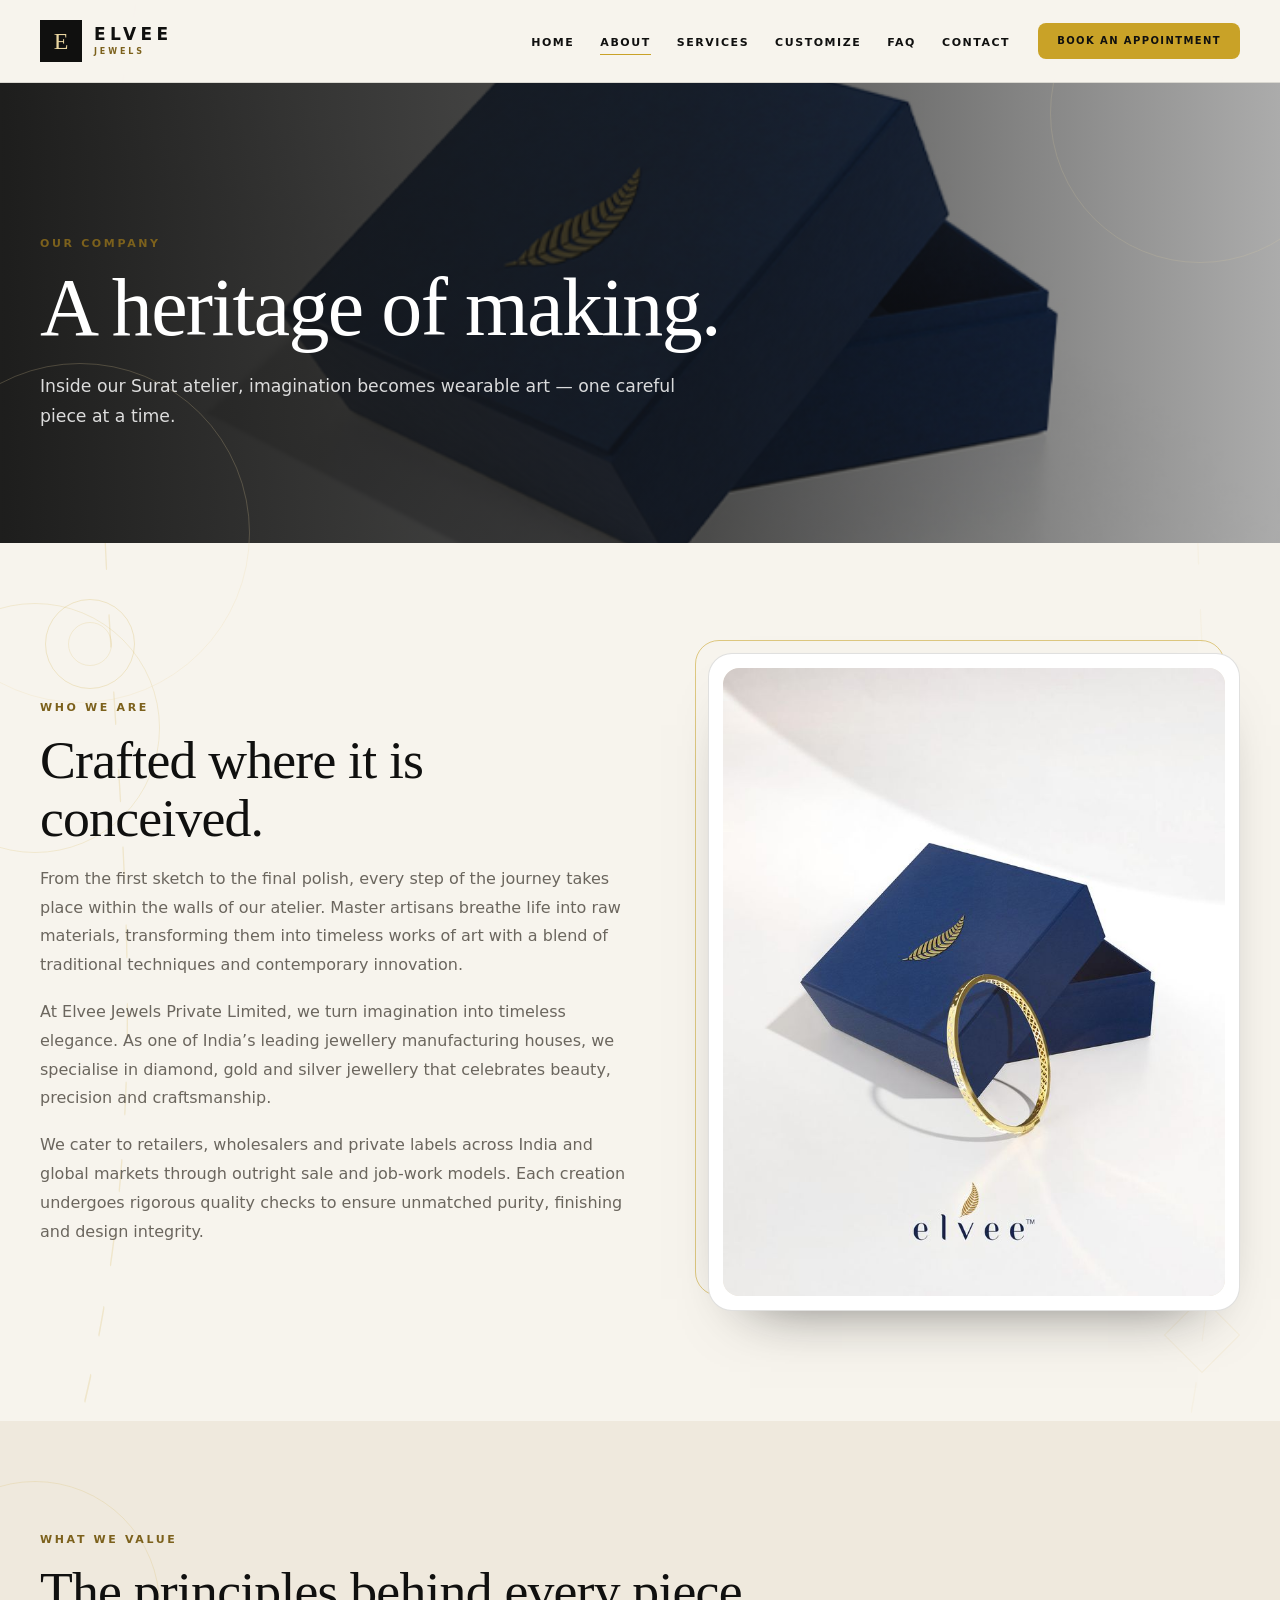
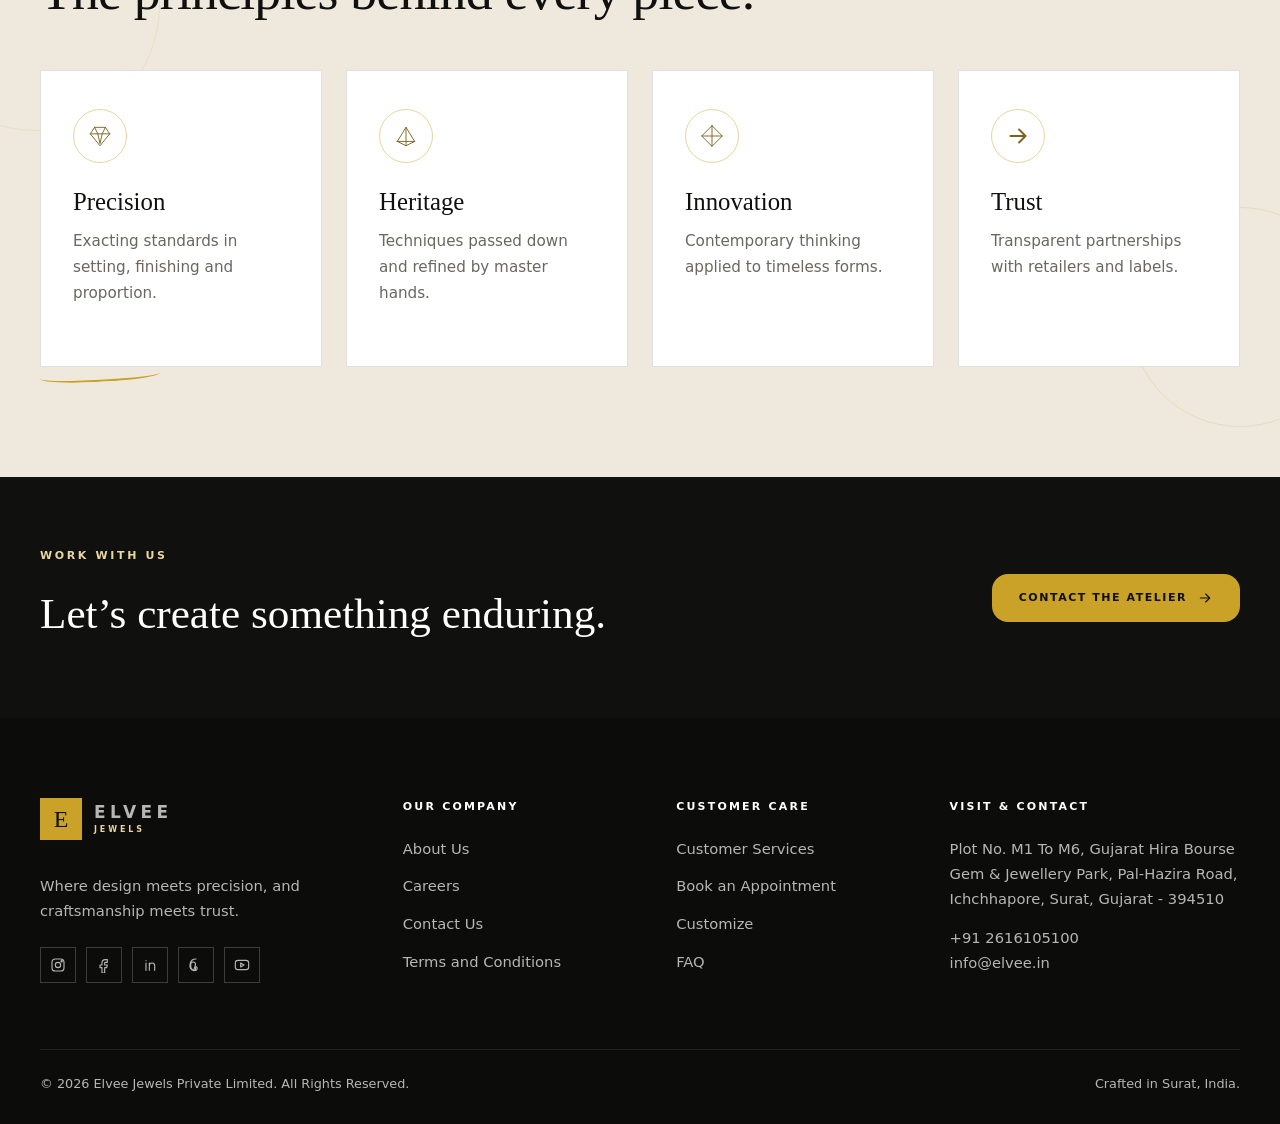
==== about.html @ 6a3a4378 "Initial redesign of Elvee Jewels static site" ====
<!doctype html>
<html lang="en">
<head>
  <meta charset="UTF-8">
  <meta name="viewport" content="width=device-width, initial-scale=1">
  <meta name="description" content="Learn about the Elvee Jewels atelier, our heritage of craftsmanship and our standards of precision.">
  <meta name="theme-color" content="#10100F">
  <meta property="og:type" content="website">
  <meta property="og:title" content="About Us | Elvee Jewels">
  <meta property="og:description" content="Learn about the Elvee Jewels atelier, our heritage of craftsmanship and our standards of precision.">
  <meta property="og:image" content="assets/images/slider-1.webp">
  <link rel="icon" href="assets/images/webLogo.png" type="image/png">
  <link rel="stylesheet" href="assets/css/styles.css">
  <script type="application/ld+json">{
  "@context": "https://schema.org",
  "@type": "JewelryStore",
  "name": "Elvee Jewels",
  "legalName": "Elvee Jewels Private Limited",
  "telephone": "+91 2616105100",
  "email": "info@elvee.in",
  "address": {
    "@type": "PostalAddress",
    "streetAddress": "Plot No. M1 To M6, Gujarat Hira Bourse Gem & Jewellery Park, Pal-Hazira Road, Ichchhapore, Surat, Gujarat - 394510",
    "addressLocality": "Surat",
    "addressRegion": "Gujarat",
    "addressCountry": "IN"
  },
  "url": "https://www.elveester.com/about.html"
}</script>
  <title>About Us | Elvee Jewels</title>
</head>
<body>
<div class="page-shell">

<div class="side-decor" aria-hidden="true">
  <svg class="side-decor__path side-decor__path--left" viewBox="0 0 180 900" preserveAspectRatio="none">
    <path d="M150 -20 C 20 170, 210 300, 80 470 S 20 720, 130 920" />
  </svg>
  <svg class="side-decor__path side-decor__path--right" viewBox="0 0 180 900" preserveAspectRatio="none">
    <path d="M30 -20 C 170 170, -20 320, 110 500 S 170 740, 50 920" />
  </svg>
  <span class="side-decor__shape side-decor__shape--ring"></span>
  <span class="side-decor__shape side-decor__shape--diamond"></span>
  <span class="side-decor__shape side-decor__shape--dot"></span>
</div>

<a class="skip-link" href="#main-content">Skip to content</a>
<header class="site-header" id="top">
  <div class="container header__inner">
    <a class="brand" href="index.html">
      <span class="brand__mark">E</span>
      <span class="brand__text"><strong>ELVEE</strong><small>JEWELS</small></span>
    </a>
    <button class="nav-toggle" type="button" aria-label="Open menu" aria-expanded="false" aria-controls="primary-nav">
      <span></span><span></span><span></span>
    </button>
    <nav class="primary-nav" id="primary-nav" aria-label="Primary navigation">
      <ul><li><a class="nav-link" href="index.html">Home</a></li><li><a class="nav-link" href="about.html" aria-current="page">About</a></li><li><a class="nav-link" href="customer-services.html">Services</a></li><li><a class="nav-link" href="customize.html">Customize</a></li><li><a class="nav-link" href="faq.html">FAQ</a></li><li><a class="nav-link" href="contact.html">Contact</a></li></ul>
    </nav>
    <a class="btn btn--small btn--gold header__cta" href="appointment.html">Book an Appointment</a>
  </div>
</header>
<div class="scroll-progress" aria-hidden="true"><span></span></div>
<main id="main-content">


<section class="page-hero" style="background-image:linear-gradient(90deg, rgba(16,16,15,.94) 0%, rgba(16,16,15,.72) 55%, rgba(16,16,15,.35) 100%), url('assets/images/heritage-banner.png')">
  <div class="page-hero__inner container">
    <p class="eyebrow reveal">Our Company</p>
    <h1 class="reveal" style="--delay:.08s">A heritage of making.</h1>
    <p class="page-hero__text reveal" style="--delay:.16s">Inside our Surat atelier, imagination becomes wearable art — one careful piece at a time.</p>
  </div>
</section>
<section class="section">
  <div class="container split">
    <div class="split__content">
      <p class="eyebrow reveal">Who We Are</p>
      <h2 class="section__title reveal" style="--delay:.08s">Crafted where it is conceived.</h2>
      <p class="reveal" style="--delay:.14s">From the first sketch to the final polish, every step of the journey takes place within the walls of our atelier. Master artisans breathe life into raw materials, transforming them into timeless works of art with a blend of traditional techniques and contemporary innovation.</p>
      <p class="reveal" style="--delay:.2s">At Elvee Jewels Private Limited, we turn imagination into timeless elegance. As one of India&rsquo;s leading jewellery manufacturing houses, we specialise in diamond, gold and silver jewellery that celebrates beauty, precision and craftsmanship.</p>
      <p class="reveal" style="--delay:.26s">We cater to retailers, wholesalers and private labels across India and global markets through outright sale and job-work models. Each creation undergoes rigorous quality checks to ensure unmatched purity, finishing and design integrity.</p>
    </div>
    <div class="split__media reveal">
      <div class="frame frame--tall"><span class="frame__media"><img src="assets/images/social-banner-2.png" alt="A close look at Elvee Jewels design work" width="735" height="919" loading="lazy" decoding="async"></span></div>
    </div>
  </div>
</section>
<section class="section section--tint">
  <div class="container">
    <div class="section__head reveal"><p class="eyebrow">What We Value</p><h2 class="section__title">The principles behind every piece.</h2></div>
    <div class="cards cards--four">
      <article class="card reveal"><span class="card__icon"><svg viewBox="0 0 48 48" aria-hidden="true"><path d="M14 8h20l8 12-18 22L6 20 14 8Z"/><path d="M6 20h36M14 8l6 12 4 18 4-18 6-12"/></svg></span><h3>Precision</h3><p>Exacting standards in setting, finishing and proportion.</p></article>
      <article class="card reveal" style="--delay:.08s"><span class="card__icon"><svg viewBox="0 0 48 48" aria-hidden="true"><path d="M8 34 24 8l16 26-16 8-16-8Z"/><path d="M8 34h32M24 8v34"/></svg></span><h3>Heritage</h3><p>Techniques passed down and refined by master hands.</p></article>
      <article class="card reveal" style="--delay:.16s"><span class="card__icon"><svg viewBox="0 0 48 48" aria-hidden="true"><path d="M24 5 43 24 24 43 5 24 24 5Z"/><path d="M5 24h38M24 5v38"/></svg></span><h3>Innovation</h3><p>Contemporary thinking applied to timeless forms.</p></article>
      <article class="card reveal" style="--delay:.24s"><span class="card__icon"><svg viewBox="0 0 24 24" aria-hidden="true"><path d="M5 12h13M13 6l6 6-6 6"/></svg></span><h3>Trust</h3><p>Transparent partnerships with retailers and labels.</p></article>
    </div>
  </div>
</section>
<section class="cta-band">
  <div class="container cta-band__inner reveal">
    <div><p class="eyebrow eyebrow--light">Work With Us</p><h2>Let&rsquo;s create something enduring.</h2></div>
    <a class="btn btn--gold" href="contact.html">Contact the atelier <svg viewBox="0 0 24 24" aria-hidden="true"><path d="M5 12h13M13 6l6 6-6 6"/></svg></a>
  </div>
</section>
</main>

<footer class="site-footer">
  <div class="container footer__grid">
    <div class="footer__brand">
      <a class="brand brand--footer" href="index.html">
        <span class="brand__mark">E</span>
        <span class="brand__text"><strong>ELVEE</strong><small>JEWELS</small></span>
      </a>
      <p>Where design meets precision, and craftsmanship meets trust.</p>
      <div class="footer__socials" aria-label="Social media"><a href="https://www.instagram.com/" target="_blank" rel="noopener noreferrer" aria-label="Instagram"><svg viewBox="0 0 24 24" aria-hidden="true"><rect x="3" y="3" width="18" height="18" rx="5"/><circle cx="12" cy="12" r="4"/><circle cx="17.5" cy="6.5" r="1"/></svg></a><a href="https://www.facebook.com/" target="_blank" rel="noopener noreferrer" aria-label="Facebook"><svg viewBox="0 0 24 24" aria-hidden="true"><path d="M14 8h3V4h-3c-3 0-5 2-5 5v3H6v4h3v8h4v-8h3l1-4h-4V9c0-.6.4-1 1-1Z"/></svg></a><a href="https://www.linkedin.com/" target="_blank" rel="noopener noreferrer" aria-label="LinkedIn"><svg viewBox="0 0 24 24" aria-hidden="true"><path d="M6 9v11M6 5.5v.01M11 20V9m0 4c0-2.5 2-4 4-4s4 1.3 4 4v7"/></svg></a><a href="https://www.pinterest.com/" target="_blank" rel="noopener noreferrer" aria-label="Pinterest"><svg viewBox="0 0 24 24" aria-hidden="true"><path d="M12 3a9 9 0 0 0-3 17.5c0-2 .4-4 1.5-6.5.4-1 .7-2 .7-3 0-2-1.4-3.5-3.4-3.5C5.7 7.5 4 9.7 4 12.6c0 4.4 2.7 7.4 6.5 7.4 1.2 0 2.4-.6 2.8-1.4.3-.8.6-1.9.3-2.7-.3-.7-.6-1-1.3-1-.7 0-1.2.5-1.2 1.2 0 .8.3 1.8.2 2.4"/></svg></a><a href="https://www.youtube.com/" target="_blank" rel="noopener noreferrer" aria-label="YouTube"><svg viewBox="0 0 24 24" aria-hidden="true"><rect x="2" y="5" width="20" height="14" rx="4"/><path d="m10 9 5 3-5 3V9Z"/></svg></a></div>
    </div>
    <div class="footer__col">
      <h2>Our Company</h2>
      <ul><li><a href="about.html">About Us</a></li><li><a href="careers.html">Careers</a></li><li><a href="contact.html">Contact Us</a></li><li><a href="terms.html">Terms and Conditions</a></li></ul>
    </div>
    <div class="footer__col">
      <h2>Customer Care</h2>
      <ul><li><a href="customer-services.html">Customer Services</a></li><li><a href="appointment.html">Book an Appointment</a></li><li><a href="customize.html">Customize</a></li><li><a href="faq.html">FAQ</a></li></ul>
    </div>
    <div class="footer__col">
      <h2>Visit &amp; Contact</h2>
      <p>Plot No. M1 To M6, Gujarat Hira Bourse Gem & Jewellery Park, Pal-Hazira Road, Ichchhapore, Surat, Gujarat - 394510</p>
      <p><a href="tel:+912616105100">+91 2616105100</a><br><a href="mailto:info@elvee.in">info@elvee.in</a></p>
    </div>
  </div>
  <div class="container footer__bottom">
    <p>&copy; <span id="year">2026</span> Elvee Jewels Private Limited. All Rights Reserved.</p>
    <p>Crafted in Surat, India.</p>
  </div>
</footer>
<button class="to-top" type="button" aria-label="Back to top" title="Back to top"><svg viewBox="0 0 24 24" aria-hidden="true"><path d="M5 12h13M13 6l6 6-6 6"/></svg></button>
</div>
<script src="assets/js/main.js" defer></script>
</body>
</html>
---- assets/css/styles.css ----
/* ============================================================
   Elvee Jewels — redesigned static site
   ============================================================ */

:root {
  --ink: #10100F;
  --ink-soft: #1C1B18;
  --ivory: #F7F4ED;
  --ivory-deep: #EFE9DD;
  --white: #FFFFFF;
  --gold: #C9A227;
  --gold-light: #EAD6A0;
  --gold-dark: #7C611C;
  --muted: #6B665E;
  --line: rgba(16, 16, 15, .13);
  --font-display: "Iowan Old Style", "Palatino Linotype", "Book Antiqua", Palatino, Georgia, serif;
  --font-body: system-ui, -apple-system, "Segoe UI", Roboto, Helvetica, Arial, sans-serif;
  --header-h: 82px;
  --radius-sm: 8px;
  --radius-md: 16px;
  --radius-lg: 24px;
}

*, *::before, *::after { box-sizing: border-box; }

html {
  scroll-behavior: smooth;
  scroll-padding-top: calc(var(--header-h) + 18px);
}

body {
  margin: 0;
  background: var(--ivory);
  color: var(--ink);
  font-family: var(--font-body);
  font-size: 16px;
  line-height: 1.6;
  -webkit-font-smoothing: antialiased;
}

img, svg { display: block; max-width: 100%; }
img { height: auto; border-radius: var(--radius-sm); }
a { color: inherit; text-decoration: none; }
button, input, select, textarea { font: inherit; color: inherit; }
button { cursor: pointer; border-radius: var(--radius-sm); }
h1, h2, h3, h4 { font-family: var(--font-display); font-weight: 500; }

svg {
  width: 18px;
  height: 18px;
  fill: none;
  stroke: currentColor;
  stroke-width: 1.7;
  stroke-linecap: round;
  stroke-linejoin: round;
}

:focus-visible {
  outline: 2px solid var(--gold);
  outline-offset: 3px;
}

.sr-only {
  position: absolute;
  width: 1px;
  height: 1px;
  padding: 0;
  margin: -1px;
  overflow: hidden;
  clip: rect(0, 0, 0, 0);
  white-space: nowrap;
  border: 0;
}

.skip-link {
  position: fixed;
  top: 10px;
  left: 10px;
  z-index: 500;
  padding: 12px 18px;
  background: var(--ink);
  color: var(--white);
  font-size: 12px;
  text-transform: uppercase;
  letter-spacing: .14em;
  transform: translateY(-160%);
  transition: transform .2s ease;
}
.skip-link:focus { transform: translateY(0); }

.container {
  width: min(1200px, calc(100% - 48px));
  margin-inline: auto;
}

/* ---------------------------- Header ---------------------------------- */
.site-header {
  position: sticky;
  top: 0;
  z-index: 100;
  background: rgba(247, 244, 237, .93);
  backdrop-filter: blur(14px);
  -webkit-backdrop-filter: blur(14px);
  border-bottom: 1px solid var(--line);
  transition: box-shadow .3s ease, background .3s ease;
}
.site-header.is-scrolled {
  box-shadow: 0 12px 30px -24px rgba(16, 16, 15, .6);
  background: rgba(247, 244, 237, .97);
}
.header__inner {
  height: var(--header-h);
  display: flex;
  align-items: center;
  gap: 28px;
}
.brand {
  display: inline-flex;
  align-items: center;
  gap: 12px;
  flex: none;
}
.brand__mark {
  width: 42px;
  height: 42px;
  display: grid;
  place-items: center;
  background: var(--ink);
  color: var(--gold-light);
  font-family: var(--font-display);
  font-size: 24px;
  line-height: 1;
}
.brand__text { display: flex; flex-direction: column; line-height: 1; }
.brand__text strong {
  font-size: 17px;
  letter-spacing: .26em;
  font-weight: 600;
}
.brand__text small {
  margin-top: 5px;
  font-size: 8px;
  letter-spacing: .36em;
  color: var(--gold-dark);
  font-weight: 700;
}
.primary-nav { margin-left: auto; }
.primary-nav ul {
  display: flex;
  align-items: center;
  gap: 26px;
  list-style: none;
  margin: 0;
  padding: 0;
}
.nav-link {
  position: relative;
  font-size: 11px;
  font-weight: 700;
  text-transform: uppercase;
  letter-spacing: .14em;
  padding: 8px 0;
  white-space: nowrap;
}
.nav-link::after {
  content: "";
  position: absolute;
  left: 0;
  right: 0;
  bottom: 2px;
  height: 1px;
  background: var(--gold);
  transform: scaleX(0);
  transform-origin: left;
  transition: transform .3s ease;
}
.nav-link:hover::after,
.nav-link[aria-current="page"]::after { transform: scaleX(1); }
.nav-toggle {
  display: none;
  margin-left: auto;
  width: 44px;
  height: 44px;
  padding: 11px;
  border: 1px solid var(--line);
  background: transparent;
}
.nav-toggle span {
  display: block;
  height: 2px;
  background: var(--ink);
  transition: transform .3s ease, opacity .2s ease;
}
.nav-toggle span + span { margin-top: 5px; }
.nav-toggle[aria-expanded="true"] span:nth-child(1) { transform: translateY(7px) rotate(45deg); }
.nav-toggle[aria-expanded="true"] span:nth-child(2) { opacity: 0; }
.nav-toggle[aria-expanded="true"] span:nth-child(3) { transform: translateY(-7px) rotate(-45deg); }

/* ---------------------------- Buttons --------------------------------- */
.btn {
  display: inline-flex;
  align-items: center;
  justify-content: center;
  gap: 10px;
  padding: 15px 26px;
  border: 1px solid transparent;
  border-radius: var(--radius-md);
  font-size: 11px;
  font-weight: 700;
  text-transform: uppercase;
  letter-spacing: .14em;
  line-height: 1;
  transition: background .3s ease, color .3s ease, border-color .3s ease, transform .3s ease, box-shadow .3s ease;
}
.btn svg { width: 16px; height: 16px; transition: transform .3s ease; }
.btn:hover svg { transform: translateX(4px); }
.btn:hover { transform: translateY(-2px); }
.btn--gold { background: var(--gold); color: var(--ink); }
.btn--gold:hover { background: var(--gold-light); box-shadow: 0 12px 26px -14px rgba(201, 162, 39, .9); }
.btn--ghost { border-color: rgba(255, 255, 255, .5); color: var(--white); }
.btn--ghost:hover { background: var(--white); color: var(--ink); border-color: var(--white); }
.btn--outline { border-color: var(--ink); color: var(--ink); }
.btn--outline:hover { background: var(--ink); color: var(--ivory); }
.btn--small { padding: 12px 18px; font-size: 10px; border-radius: var(--radius-sm); }

.text-link {
  display: inline-flex;
  align-items: center;
  gap: 10px;
  padding-bottom: 6px;
  border-bottom: 1px solid var(--gold);
  font-size: 11px;
  font-weight: 700;
  text-transform: uppercase;
  letter-spacing: .14em;
  transition: color .3s ease;
}
.text-link svg { width: 16px; height: 16px; transition: transform .3s ease; }
.text-link:hover { color: var(--gold-dark); }
.text-link:hover svg { transform: translateX(5px); }

/* ------------------------------ Hero ---------------------------------- */
.hero {
  position: relative;
  min-height: calc(100svh - var(--header-h));
  display: flex;
  align-items: center;
  overflow: hidden;
  isolation: isolate;
  background: var(--ink);
  color: var(--white);
}
.hero__slides, .hero__slide, .hero__img, .hero__overlay {
  position: absolute;
  inset: 0;
}
.hero__slide {
  background: var(--bg, #111);
  opacity: 0;
  transition: opacity 1.2s ease;
  z-index: 0;
}
.hero__slide.is-active { opacity: 1; z-index: 1; }
.hero__img-wrap {
  position: absolute;
  inset: 0;
  overflow: hidden;
  border-radius: var(--radius-lg);
  transition: transform 1.2s cubic-bezier(.2, .7, .2, 1);
}
.hero__img {
  width: 100%;
  height: 100%;
  object-fit: cover;
  border-radius: var(--radius-lg);
  opacity: .62;
  transform: scale(1.04);
  transition: transform 8s ease-out;
}
.hero__slide.is-active .hero__img { transform: scale(1.12); }
.hero:hover .hero__slide.is-active .hero__img-wrap { transform: scale(1.06); }
.hero__img.img-failed { opacity: 0; }
.hero__overlay {
  z-index: 2;
  pointer-events: none;
  background:
    linear-gradient(90deg, rgba(16, 16, 15, .95) 0%, rgba(16, 16, 15, .76) 44%, rgba(16, 16, 15, .28) 100%),
    linear-gradient(0deg, rgba(16, 16, 15, .82) 0%, transparent 48%);
}
.hero__inner {
  position: relative;
  z-index: 3;
  padding-top: 70px;
  padding-bottom: 150px;
}
.eyebrow {
  margin: 0 0 14px;
  color: var(--gold-dark);
  font-size: 11px;
  font-weight: 700;
  text-transform: uppercase;
  letter-spacing: .24em;
}
.eyebrow--light { color: var(--gold-light); }
.hero__title {
  max-width: 820px;
  margin: 0;
  font-size: clamp(3.1rem, 7.2vw, 6.4rem);
  line-height: .98;
  letter-spacing: -.025em;
}
.hero__title em { color: var(--gold-light); font-style: italic; }
.hero__text {
  max-width: 580px;
  margin: 26px 0 0;
  color: rgba(255, 255, 255, .84);
  font-size: clamp(1rem, 1.5vw, 1.14rem);
  line-height: 1.75;
}
.hero__actions {
  display: flex;
  flex-wrap: wrap;
  gap: 14px;
  margin-top: 36px;
}
.hero__controls {
  position: absolute;
  z-index: 4;
  left: 0;
  right: 0;
  bottom: 34px;
  display: flex;
  align-items: center;
  justify-content: space-between;
}
.carousel-dots { display: flex; align-items: center; gap: 4px; }
.carousel-dot {
  width: 34px;
  height: 26px;
  padding: 0;
  border: 0;
  border-radius: var(--radius-sm);
  background: transparent;
}
.carousel-dot::before {
  content: "";
  display: block;
  height: 2px;
  border-radius: var(--radius-sm);
  background: rgba(255, 255, 255, .38);
  transition: background .3s ease, height .3s ease;
}
.carousel-dot.is-active::before { height: 3px; background: var(--gold-light); }
.carousel-arrows { display: flex; gap: 10px; }
.carousel-arrow {
  width: 46px;
  height: 46px;
  display: grid;
  place-items: center;
  border: 1px solid rgba(255, 255, 255, .42);
  border-radius: 50%;
  background: transparent;
  color: var(--white);
  transition: background .3s ease, color .3s ease, border-color .3s ease;
}
.carousel-arrow svg { width: 18px; height: 18px; }
.carousel-arrow:first-child { transform: rotate(180deg); }
.carousel-arrow:hover { background: var(--gold); color: var(--ink); border-color: var(--gold); }
.hero__scroll {
  position: absolute;
  z-index: 4;
  left: 50%;
  bottom: 34px;
  transform: translateX(-50%);
  display: flex;
  flex-direction: column;
  align-items: center;
  gap: 8px;
  font-size: 9px;
  text-transform: uppercase;
  letter-spacing: .24em;
  color: rgba(255, 255, 255, .7);
}
.hero__scroll i {
  display: block;
  width: 1px;
  height: 36px;
  background: rgba(255, 255, 255, .55);
  animation: scrollPulse 1.8s ease-in-out infinite;
  transform-origin: top;
}
@keyframes scrollPulse {
  0%, 100% { transform: scaleY(.4); opacity: .4; }
  50% { transform: scaleY(1); opacity: 1; }
}

/* ----------------------------- Marquee -------------------------------- */
.marquee {
  overflow: hidden;
  background: var(--ink);
  color: var(--gold-light);
  padding: 14px 0;
  border-top: 1px solid rgba(255, 255, 255, .08);
}
.marquee__track {
  display: flex;
  width: max-content;
  animation: marquee 30s linear infinite;
}
.marquee:hover .marquee__track { animation-play-state: paused; }
.marquee__track span {
  padding-right: 34px;
  font-size: 11px;
  font-weight: 700;
  text-transform: uppercase;
  letter-spacing: .22em;
  white-space: nowrap;
}
.marquee__track b {
  margin: 0 18px;
  color: rgba(255, 255, 255, .35);
  font-weight: 400;
}
@keyframes marquee { to { transform: translateX(-50%); } }

/* ----------------------------- Sections ------------------------------- */
.section { padding: 110px 0; }
.section--tint { background: var(--ivory-deep); }
.section__head { max-width: 720px; margin-bottom: 50px; }
.section__head > p:last-child { color: var(--muted); margin: 0; }
.section__title {
  margin: 0 0 18px;
  font-size: clamp(2.2rem, 4.2vw, 3.6rem);
  line-height: 1.08;
  letter-spacing: -.015em;
}
.section__note { margin-top: 28px; color: var(--muted); font-size: .95rem; }

.split {
  display: grid;
  grid-template-columns: 1.05fr .95fr;
  gap: 80px;
  align-items: center;
}
.split__media { position: relative; }
.frame {
  position: relative;
  padding: 14px;
  background: var(--white);
  border: 1px solid var(--line);
  border-radius: var(--radius-lg);
  box-shadow: 0 30px 60px -42px rgba(16, 16, 15, .7);
}
.frame::before {
  content: "";
  position: absolute;
  inset: -14px 14px 14px -14px;
  border: 1px solid rgba(201, 162, 39, .55);
  border-radius: var(--radius-lg);
  z-index: -1;
}
.frame__media {
  display: block;
  overflow: hidden;
  border-radius: var(--radius-md);
  background: var(--ivory-deep);
}
.frame img {
  width: 100%;
  aspect-ratio: 3 / 2;
  object-fit: cover;
  border-radius: var(--radius-md);
  background: var(--ivory-deep);
  transition: transform .8s cubic-bezier(.2, .7, .2, 1);
}
.frame--tall img { aspect-ratio: 4 / 5; }
.frame:hover img { transform: scale(1.08); }
.split__badge {
  position: absolute;
  right: -22px;
  bottom: -22px;
  display: flex;
  align-items: center;
  gap: 14px;
  padding: 18px 24px;
  background: var(--ink);
  color: var(--white);
  box-shadow: 0 20px 40px -24px rgba(16, 16, 15, .8);
}
.split__badge span {
  font-family: var(--font-display);
  font-size: 34px;
  line-height: 1;
  color: var(--gold-light);
}
.split__badge small {
  font-size: 9px;
  line-height: 1.5;
  text-transform: uppercase;
  letter-spacing: .16em;
}
.split__content > p:not(.eyebrow) { color: var(--muted); line-height: 1.8; margin: 0 0 18px; }
.split__content .text-link { margin-top: 10px; }

/* ------------------------------ Cards --------------------------------- */
.cards { display: grid; gap: 24px; }
.cards--three { grid-template-columns: repeat(3, minmax(0, 1fr)); }
.cards--four { grid-template-columns: repeat(4, minmax(0, 1fr)); }
.card {
  position: relative;
  overflow: hidden;
  padding: 38px 32px;
  background: var(--white);
  border: 1px solid var(--line);
  transition: transform .45s ease, box-shadow .45s ease, border-color .45s ease;
}
.card::before {
  content: "";
  position: absolute;
  top: 0;
  left: -80%;
  width: 60%;
  height: 100%;
  background: linear-gradient(90deg, transparent, rgba(201, 162, 39, .14), transparent);
  transform: skewX(-20deg);
  pointer-events: none;
  transition: left .75s ease;
}
.card:hover {
  transform: translateY(-8px);
  border-color: rgba(201, 162, 39, .6);
  box-shadow: 0 26px 50px -32px rgba(16, 16, 15, .55);
}
.card:hover::before { left: 120%; }
.card__icon {
  width: 54px;
  height: 54px;
  display: grid;
  place-items: center;
  margin-bottom: 24px;
  border: 1px solid rgba(201, 162, 39, .45);
  border-radius: 50%;
  color: var(--gold-dark);
}
.card__icon svg { width: 26px; height: 26px; }
.card h3 { margin: 0 0 12px; font-size: 1.55rem; line-height: 1.2; }
.card p { margin: 0 0 22px; color: var(--muted); font-size: .95rem; line-height: 1.7; }
.card .text-link { position: relative; z-index: 1; }

/* ------------------------------ Stats --------------------------------- */
.stats {
  padding: 70px 0;
  background: var(--ink);
  color: var(--white);
}
.stats__grid { display: grid; grid-template-columns: repeat(3, 1fr); text-align: center; }
.stat { border-right: 1px solid rgba(255, 255, 255, .13); padding: 10px 20px; }
.stat:last-child { border-right: 0; }
.stat__number {
  display: block;
  font-family: var(--font-display);
  font-size: clamp(3rem, 6vw, 5rem);
  line-height: 1;
  color: var(--gold-light);
}
.stat__label {
  display: block;
  margin-top: 12px;
  font-size: 10px;
  text-transform: uppercase;
  letter-spacing: .18em;
  color: rgba(255, 255, 255, .68);
}

/* ----------------------------- Timeline -------------------------------- */
.timeline {
  list-style: none;
  margin: 0;
  padding: 0;
  max-width: 860px;
}
.timeline__item {
  position: relative;
  display: grid;
  grid-template-columns: 74px 1fr;
  gap: 26px;
  padding-bottom: 44px;
}
.timeline__item:last-child { padding-bottom: 0; }
.timeline__item:not(:last-child)::before {
  content: "";
  position: absolute;
  left: 36px;
  top: 58px;
  bottom: 0;
  width: 1px;
  background: var(--line);
}
.timeline__dot {
  position: relative;
  z-index: 1;
  width: 72px;
  height: 72px;
  display: grid;
  place-items: center;
  border: 1px solid rgba(201, 162, 39, .55);
  border-radius: 50%;
  background: var(--ivory);
  font-family: var(--font-display);
  font-size: 1.15rem;
  color: var(--gold-dark);
}
.timeline__item h3 { margin: 8px 0 8px; font-size: 1.7rem; }
.timeline__item p { margin: 0; color: var(--muted); }

/* --------------------------- Bands & CTA ------------------------------- */
.quote-band {
  padding: 110px 0;
  color: var(--white);
  text-align: center;
  background:
    linear-gradient(rgba(16, 16, 15, .91), rgba(16, 16, 15, .91)),
    url("../images/heritage-banner.png") center / cover;
}
.quote-band blockquote {
  max-width: 920px;
  margin: 0 auto 36px;
  font-family: var(--font-display);
  font-size: clamp(2rem, 4vw, 3.4rem);
  line-height: 1.25;
}
.cta-band {
  padding: 70px 0;
  background: var(--ink);
  color: var(--white);
}
.cta-band__inner {
  display: flex;
  align-items: center;
  justify-content: space-between;
  gap: 30px;
}
.cta-band h2 { margin: 0; font-size: clamp(1.9rem, 3.4vw, 2.7rem); }

/* -------------------------- Social gallery ----------------------------- */
.social-gallery { display: grid; grid-template-columns: repeat(2, 1fr); gap: 24px; }
.social-tile {
  position: relative;
  display: block;
  overflow: hidden;
  aspect-ratio: 4 / 5;
  border-radius: var(--radius-lg);
  background: var(--ink);
}
.social-tile img {
  width: 100%;
  height: 100%;
  object-fit: cover;
  border-radius: var(--radius-lg);
  opacity: .85;
  transition: transform .9s cubic-bezier(.2, .7, .2, 1), opacity .5s ease;
}
.social-tile:hover img { transform: scale(1.1); opacity: 1; }
.social-tile span {
  position: absolute;
  z-index: 2;
  left: 24px;
  bottom: 24px;
  display: inline-flex;
  align-items: center;
  gap: 10px;
  padding: 12px 16px;
  background: rgba(16, 16, 15, .62);
  backdrop-filter: blur(6px);
  color: var(--white);
  font-size: 10px;
  font-weight: 700;
  text-transform: uppercase;
  letter-spacing: .18em;
}

/* ---------------------------- Newsletter ------------------------------- */
.newsletter { padding: 80px 0; background: var(--ivory-deep); }
.newsletter__inner {
  display: grid;
  grid-template-columns: 1fr 1fr;
  gap: 60px;
  align-items: center;
}
.newsletter h2 { margin: 0 0 10px; font-size: clamp(2rem, 3.6vw, 2.8rem); }
.newsletter p:not(.eyebrow):not(.form-status) { margin: 0; color: var(--muted); }
.newsletter__form { position: relative; display: flex; gap: 10px; }
.newsletter__form input {
  flex: 1;
  min-width: 0;
  padding: 16px 18px;
  border: 1px solid var(--line);
  background: var(--white);
  outline: none;
}
.newsletter__form input:focus {
  border-color: var(--gold);
  box-shadow: 0 0 0 3px rgba(201, 162, 39, .18);
}

/* ----------------------------- Page hero ------------------------------- */
.page-hero {
  position: relative;
  min-height: 460px;
  display: flex;
  align-items: center;
  color: var(--white);
  background-color: var(--ink);
  background-position: center;
  background-size: cover;
  background-repeat: no-repeat;
}
.page-hero__inner { padding: 120px 0 80px; }
.page-hero h1 {
  margin: 0;
  font-size: clamp(3rem, 6.4vw, 5.2rem);
  line-height: 1;
  letter-spacing: -.02em;
}
.page-hero__text {
  max-width: 640px;
  margin: 22px 0 0;
  color: rgba(255, 255, 255, .84);
  font-size: 1.08rem;
  line-height: 1.75;
}

/* ------------------------- Contact & forms ----------------------------- */
.contact-grid { display: grid; grid-template-columns: .85fr 1.15fr; gap: 60px; }
.contact-card {
  padding: 26px 28px;
  margin-bottom: 16px;
  background: var(--white);
  border: 1px solid var(--line);
}
.contact-card__label {
  font-size: 10px;
  font-weight: 700;
  text-transform: uppercase;
  letter-spacing: .2em;
  color: var(--gold-dark);
}
.contact-card p { margin: 12px 0 0; line-height: 1.7; }
.contact-card .text-link { margin-top: 14px; }
.form-card {
  padding: 42px;
  background: var(--white);
  border: 1px solid var(--line);
  box-shadow: 0 30px 60px -48px rgba(16, 16, 15, .65);
}
.form-card--wide { max-width: 900px; margin-inline: auto; }
.form-card__title { margin: 0 0 28px; font-size: 2rem; }
.form-row { display: grid; grid-template-columns: 1fr 1fr; gap: 18px; }
.field { margin-bottom: 18px; }
.field label {
  display: block;
  margin-bottom: 8px;
  font-size: 10px;
  font-weight: 700;
  text-transform: uppercase;
  letter-spacing: .14em;
}
.field input,
.field select,
.field textarea {
  width: 100%;
  padding: 13px 14px;
  border: 1px solid var(--line);
  border-radius: 0;
  background: var(--ivory);
  outline: none;
  transition: border-color .25s ease, box-shadow .25s ease;
}
.field textarea { resize: vertical; min-height: 110px; }
.field input:focus,
.field select:focus,
.field textarea:focus {
  border-color: var(--gold);
  box-shadow: 0 0 0 3px rgba(201, 162, 39, .18);
}
.form-status {
  margin: 14px 0 0;
  min-height: 1.4em;
  font-size: 12px;
  font-weight: 600;
  color: #2F6B46;
}
.form-status.is-error { color: #9C3025; }
.form-hint { margin: 8px 0 0; font-size: 11px; color: var(--muted); }

/* ------------------------------- Roles --------------------------------- */
.role-list { display: grid; gap: 14px; }
.role {
  display: flex;
  align-items: center;
  justify-content: space-between;
  gap: 24px;
  padding: 26px 30px;
  background: var(--white);
  border: 1px solid var(--line);
  transition: transform .35s ease, border-color .35s ease, box-shadow .35s ease;
}
.role:hover {
  transform: translateX(5px);
  border-color: rgba(201, 162, 39, .6);
  box-shadow: 0 18px 36px -30px rgba(16, 16, 15, .6);
}
.role h3 { margin: 0 0 6px; font-size: 1.5rem; }
.role p { margin: 0; color: var(--muted); font-size: .95rem; }

/* ------------------------------- Prose --------------------------------- */
.prose { max-width: 820px; }
.prose h2 { margin: 42px 0 12px; font-size: 2rem; }
.prose p { color: #3B3833; line-height: 1.85; }
.prose .notice {
  margin: 0 0 20px;
  padding: 18px 22px;
  background: rgba(201, 162, 39, .12);
  border-left: 3px solid var(--gold);
  color: #4A3D1D;
  font-size: .95rem;
}

/* -------------------------------- FAQ ---------------------------------- */
.faq-layout { display: grid; grid-template-columns: .8fr 1.2fr; gap: 70px; }
.faq-intro { position: sticky; top: calc(var(--header-h) + 38px); align-self: start; }
.faq-intro p:not(.eyebrow) { color: var(--muted); }
.faq-intro .btn { margin-top: 14px; }
.faq-list { display: grid; gap: 12px; }
.faq-item { background: var(--white); border: 1px solid var(--line); }
.faq-item summary {
  display: flex;
  align-items: center;
  justify-content: space-between;
  gap: 20px;
  padding: 22px 26px;
  font-weight: 600;
  cursor: pointer;
  list-style: none;
}
.faq-item summary::-webkit-details-marker { display: none; }
.faq-item[open] summary { border-bottom: 1px solid var(--line); }
.faq-icon { position: relative; flex: none; width: 26px; height: 26px; }
.faq-icon::before,
.faq-icon::after {
  content: "";
  position: absolute;
  background: var(--gold-dark);
  transition: transform .3s ease;
}
.faq-icon::before { left: 0; top: 12px; width: 26px; height: 2px; }
.faq-icon::after { left: 12px; top: 0; width: 2px; height: 26px; }
.faq-item[open] .faq-icon::after { transform: scaleY(0); }
.faq-answer { padding: 0 26px 24px; color: var(--muted); }
.faq-answer p { margin: 0; line-height: 1.75; }

/* ------------------------------- Footer -------------------------------- */
.site-footer {
  padding: 80px 0 0;
  background: #0C0C0B;
  color: rgba(255, 255, 255, .7);
}
.footer__grid {
  display: grid;
  grid-template-columns: 1.4fr 1fr 1fr 1.3fr;
  gap: 50px;
  padding-bottom: 60px;
}
.brand--footer { margin-bottom: 18px; }
.brand--footer .brand__mark { background: var(--gold); color: var(--ink); }
.brand--footer .brand__text small { color: var(--gold-light); }
.footer__brand > p { max-width: 290px; font-size: .92rem; line-height: 1.7; }
.footer__socials { display: flex; flex-wrap: wrap; gap: 10px; margin-top: 24px; }
.footer__socials a {
  width: 36px;
  height: 36px;
  display: grid;
  place-items: center;
  border: 1px solid rgba(255, 255, 255, .2);
  transition: background .3s ease, color .3s ease, border-color .3s ease;
}
.footer__socials a:hover { background: var(--gold); border-color: var(--gold); color: var(--ink); }
.footer__socials svg { width: 16px; height: 16px; }
.footer__col h2 {
  margin: 0 0 20px;
  color: var(--white);
  font-family: var(--font-body);
  font-size: 11px;
  font-weight: 700;
  text-transform: uppercase;
  letter-spacing: .2em;
}
.footer__col ul { list-style: none; margin: 0; padding: 0; }
.footer__col li { margin-bottom: 12px; }
.footer__col a { font-size: .92rem; transition: color .25s ease; }
.footer__col a:hover { color: var(--gold-light); }
.footer__col p { margin: 0 0 14px; font-size: .92rem; line-height: 1.7; }
.footer__bottom {
  display: flex;
  align-items: center;
  justify-content: space-between;
  gap: 20px;
  padding: 24px 0 30px;
  border-top: 1px solid rgba(255, 255, 255, .1);
  font-size: .8rem;
}
.footer__bottom p { margin: 0; }

/* --------------------------- Utilities --------------------------------- */
.scroll-progress {
  position: fixed;
  top: 0;
  left: 0;
  right: 0;
  height: 3px;
  z-index: 200;
  pointer-events: none;
}
.scroll-progress span { display: block; height: 100%; width: 0; background: var(--gold); }
.to-top {
  position: fixed;
  right: 24px;
  bottom: 24px;
  z-index: 90;
  width: 46px;
  height: 46px;
  display: grid;
  place-items: center;
  border: 1px solid var(--gold);
  border-radius: 50%;
  background: var(--ink);
  color: var(--gold-light);
  opacity: 0;
  visibility: hidden;
  transform: translateY(12px);
  transition: opacity .3s ease, visibility .3s ease, transform .3s ease, background .3s ease, color .3s ease;
}
.to-top.is-visible { opacity: 1; visibility: visible; transform: none; }
.to-top svg { transform: rotate(-90deg); width: 18px; height: 18px; }
.to-top:hover { background: var(--gold); color: var(--ink); }

.reveal {
  opacity: 0;
  transform: translateY(26px);
  transition: opacity .8s cubic-bezier(.2, .7, .2, 1), transform .8s cubic-bezier(.2, .7, .2, 1);
  transition-delay: var(--delay, 0s);
}
.reveal.is-visible { opacity: 1; transform: none; }

/* ---------------------- Curves & shape motion ------------------------- */
.page-shell { position: relative; overflow-x: clip; }
main { position: relative; z-index: 1; }
.site-footer { position: relative; z-index: 1; }

/* Fixed side rails: flowing dashed curves + floating geometry */
.side-decor {
  position: absolute;
  inset: 0;
  z-index: 0;
  overflow: hidden;
  pointer-events: none;
}
.side-decor__path {
  position: absolute;
  top: 0;
  height: 100%;
  width: clamp(120px, 14vw, 200px);
}
.side-decor__path--left { left: 0; }
.side-decor__path--right { right: 0; transform: scaleX(-1); }
.side-decor__path path {
  fill: none;
  stroke: rgba(201, 162, 39, .17);
  stroke-width: 1.3;
  stroke-dasharray: 10 16;
  animation: sideDash 26s linear infinite, sideSway 14s ease-in-out infinite alternate;
}
.side-decor__path--right path {
  stroke: rgba(234, 214, 160, .14);
  animation-delay: -8s, -5s;
}
.side-decor__shape { position: absolute; display: block; }
.side-decor__shape--ring {
  left: 3.5%;
  top: 22%;
  width: 90px;
  height: 90px;
  border: 1px solid rgba(201, 162, 39, .2);
  border-radius: 50%;
  animation: shapeFloat 11s ease-in-out infinite alternate;
}
.side-decor__shape--ring::after {
  content: "";
  position: absolute;
  inset: 22px;
  border: 1px solid rgba(201, 162, 39, .14);
  border-radius: 50%;
}
.side-decor__shape--diamond {
  right: 4%;
  top: 48%;
  width: 54px;
  height: 54px;
  border: 1px solid rgba(234, 214, 160, .22);
  rotate: 45deg;
  animation: shapeSpin 20s linear infinite, shapeFloat 9s ease-in-out infinite alternate;
}
.side-decor__shape--dot {
  left: 6%;
  bottom: 16%;
  width: 10px;
  height: 10px;
  border-radius: 50%;
  background: rgba(201, 162, 39, .38);
  box-shadow: 0 0 0 8px rgba(201, 162, 39, .07);
  animation: shapeFloat 7s ease-in-out infinite alternate-reverse;
}
@keyframes sideDash { to { stroke-dashoffset: -260; } }
@keyframes sideSway {
  from { transform: translateX(-10px); }
  to { transform: translateX(14px); }
}
@keyframes shapeFloat {
  from { transform: translate3d(0, -14px, 0); }
  to { transform: translate3d(0, 18px, 0); }
}
@keyframes shapeSpin { to { rotate: 405deg; } }

/* Large animated arcs inside the hero and page headers */
.hero::before, .hero::after,
.page-hero::before, .page-hero::after {
  content: "";
  position: absolute;
  z-index: 2;
  pointer-events: none;
  border: 1px solid rgba(234, 214, 160, .22);
  border-radius: 50%;
}
.hero::before {
  left: -130px;
  top: 6%;
  width: 380px;
  height: 380px;
  animation: curveOrbitLeft 16s ease-in-out infinite alternate;
}
.hero::after {
  right: -180px;
  bottom: -140px;
  width: 520px;
  height: 520px;
  border-color: rgba(234, 214, 160, .17);
  animation: curveOrbitRight 19s ease-in-out infinite alternate;
}
.page-hero::before {
  left: -90px;
  bottom: -160px;
  width: 340px;
  height: 340px;
  animation: curveOrbitLeft 18s ease-in-out infinite alternate-reverse;
}
.page-hero::after {
  right: -70px;
  top: -120px;
  width: 300px;
  height: 300px;
  border-color: rgba(234, 214, 160, .16);
  animation: curveOrbitRight 15s ease-in-out infinite alternate-reverse;
}
@keyframes curveOrbitLeft {
  from { transform: translate3d(-12px, 0, 0) scale(.96); }
  to { transform: translate3d(18px, -16px, 0) scale(1.04); }
}
@keyframes curveOrbitRight {
  from { transform: translate3d(14px, 6px, 0) scale(1.03); }
  to { transform: translate3d(-16px, -14px, 0) scale(.97); }
}

/* Section-edge curves and a small sweeping underline */
.section, .newsletter, .stats, .quote-band, .cta-band { position: relative; }
.section > .container,
.newsletter > .container,
.stats > .container,
.quote-band > .container,
.cta-band > .container { position: relative; z-index: 1; }
.section::before {
  content: "";
  position: absolute;
  left: -90px;
  top: 60px;
  width: 250px;
  height: 250px;
  border: 1px solid rgba(201, 162, 39, .15);
  border-radius: 50%;
  pointer-events: none;
  animation: sectionCurve 13s ease-in-out infinite alternate;
}
.section--tint::after {
  content: "";
  position: absolute;
  right: -70px;
  bottom: 50px;
  width: 220px;
  height: 220px;
  border: 1px solid rgba(201, 162, 39, .2);
  border-radius: 50%;
  pointer-events: none;
  animation: sectionCurve 15s ease-in-out infinite alternate-reverse;
}
@keyframes sectionCurve {
  from { transform: translate3d(0, 0, 0) scale(1); }
  to { transform: translate3d(10px, -18px, 0) scale(1.08); }
}
.section__head::after {
  content: "";
  position: absolute;
  left: 0;
  bottom: -18px;
  width: 120px;
  height: 12px;
  border-bottom: 2px solid var(--gold);
  border-radius: 0 0 50% 50%;
  transform: rotate(-3deg);
  transform-origin: left;
  animation: lineSweep 4.5s ease-in-out infinite alternate;
}
@keyframes lineSweep {
  from { transform: rotate(-5deg) scaleX(.72); opacity: .55; }
  to { transform: rotate(2deg) scaleX(1); opacity: 1; }
}

/* ---------------------------- Responsive ------------------------------- */
@media (max-width: 1080px) {
  .split { gap: 50px; }
  .cards--four { grid-template-columns: repeat(2, minmax(0, 1fr)); }
  .primary-nav ul { gap: 18px; }
  .footer__grid { grid-template-columns: 1.3fr 1fr 1fr; }
  .footer__brand { grid-column: 1 / -1; }
}

@media (max-width: 900px) {
  :root { --header-h: 72px; }
  .header__cta { display: none; }
  .nav-toggle { display: block; }
  .primary-nav {
    position: absolute;
    top: 100%;
    left: 0;
    right: 0;
    display: none;
    margin: 0;
    padding: 16px 24px 22px;
    background: var(--ivory);
    border-bottom: 1px solid var(--line);
    box-shadow: 0 24px 40px -30px rgba(16, 16, 15, .5);
  }
  .primary-nav.is-open { display: block; }
  .primary-nav ul { flex-direction: column; align-items: stretch; gap: 0; }
  .primary-nav li + li { border-top: 1px solid var(--line); }
  .nav-link { display: block; padding: 14px 0; }
  .hero__scroll { display: none; }
  .hero__inner { padding-bottom: 130px; }
}

@media (max-width: 760px) {
  .section { padding: 76px 0; }
  .split, .contact-grid, .faq-layout, .newsletter__inner { grid-template-columns: 1fr; }
  .split__media { max-width: 560px; }
  .split__badge { right: -8px; bottom: -16px; }
  .cards--three, .cards--four { grid-template-columns: 1fr; }
  .stats__grid { grid-template-columns: 1fr; gap: 0; text-align: left; }
  .stat { border-right: 0; border-bottom: 1px solid rgba(255, 255, 255, .13); padding: 22px 0; }
  .stat:last-child { border-bottom: 0; }
  .social-gallery { grid-template-columns: 1fr; }
  .cta-band__inner { flex-direction: column; align-items: flex-start; }
  .faq-intro { position: static; }
  .page-hero { min-height: 380px; }
  .page-hero__inner { padding: 90px 0 60px; }
  .form-row { grid-template-columns: 1fr; gap: 0; }
  .form-card { padding: 30px 24px; }
  .footer__grid { grid-template-columns: 1fr 1fr; }
  .footer__brand { grid-column: 1 / -1; }
  .role { flex-direction: column; align-items: flex-start; }
  .newsletter__form { flex-direction: column; }
  .form-status { position: static; }
  .side-decor { display: none; }
  .section::before, .section--tint::after { display: none; }
  .page-hero::before, .page-hero::after { display: none; }
  .hero::before { width: 240px; height: 240px; left: -110px; }
  .hero::after { width: 320px; height: 320px; right: -160px; bottom: -100px; }
}

@media (max-width: 520px) {
  .container { width: calc(100% - 32px); }
  .brand__mark { width: 36px; height: 36px; font-size: 20px; }
  .brand__text strong { font-size: 15px; letter-spacing: .2em; }
  .hero__title { font-size: clamp(2.6rem, 11vw, 3.6rem); }
  .hero__actions .btn { width: 100%; }
  .carousel-arrow { width: 40px; height: 40px; }
  .carousel-dot { width: 26px; }
  .footer__grid { grid-template-columns: 1fr; }
  .footer__bottom { flex-direction: column; align-items: flex-start; gap: 10px; }
  .split__badge { position: static; margin-top: -10px; width: max-content; }
  .timeline__item { grid-template-columns: 58px 1fr; gap: 18px; }
  .timeline__dot { width: 56px; height: 56px; font-size: .95rem; }
  .timeline__item:not(:last-child)::before { left: 28px; top: 46px; }
  .to-top { right: 16px; bottom: 16px; }
}

/* -------------------------- Reduced motion ----------------------------- */
@media (prefers-reduced-motion: reduce) {
  html { scroll-behavior: auto; }
  *, *::before, *::after {
    animation-duration: .01ms !important;
    animation-iteration-count: 1 !important;
    transition-duration: .01ms !important;
  }
  .reveal { opacity: 1 !important; transform: none !important; }
  .hero__slide { transition: none !important; }
  .hero__img { transform: none !important; transition: none !important; }
  .marquee__track { animation: none !important; }
  .hero__scroll i { animation: none !important; }
  .side-decor *,
  .hero::before, .hero::after,
  .page-hero::before, .page-hero::after,
  .section::before, .section--tint::after,
  .section__head::after { animation: none !important; }
  .frame:hover img,
  .social-tile:hover img,
  .hero:hover .hero__slide.is-active .hero__img-wrap { transform: none !important; }
}
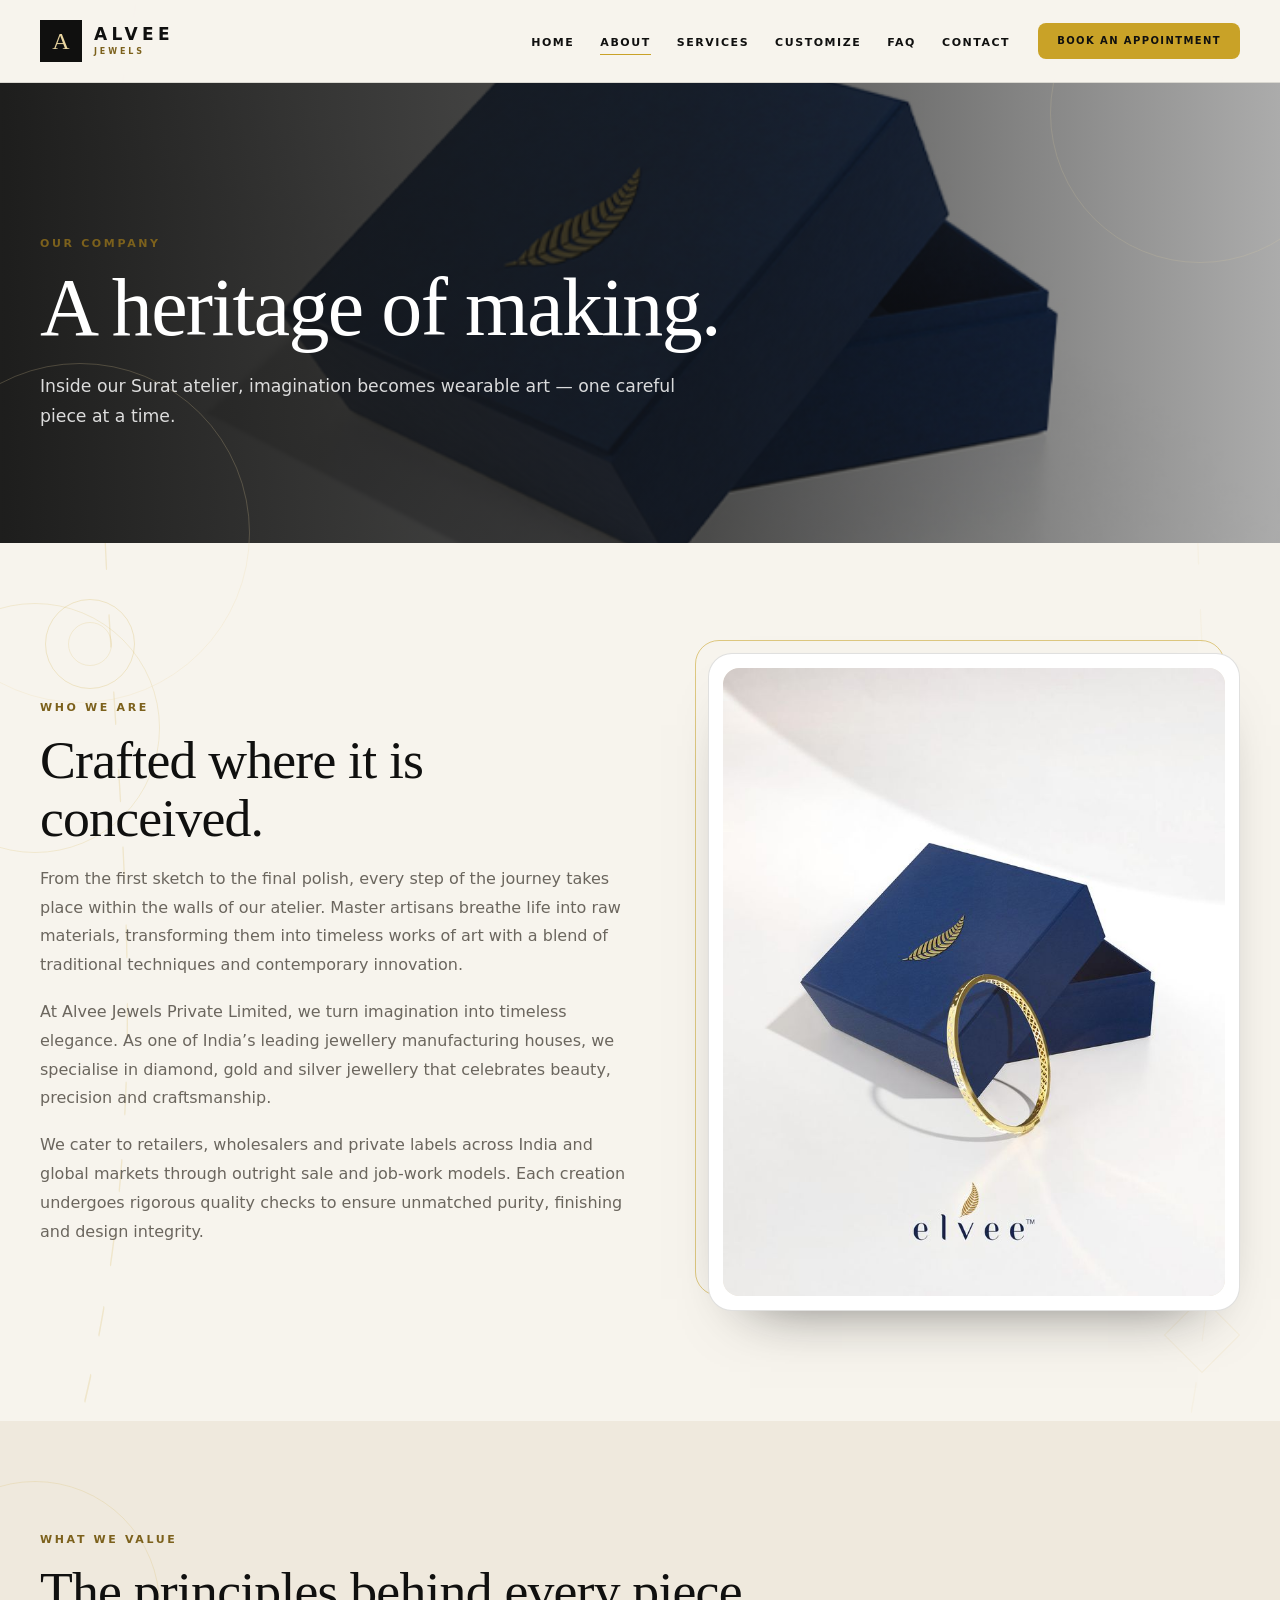
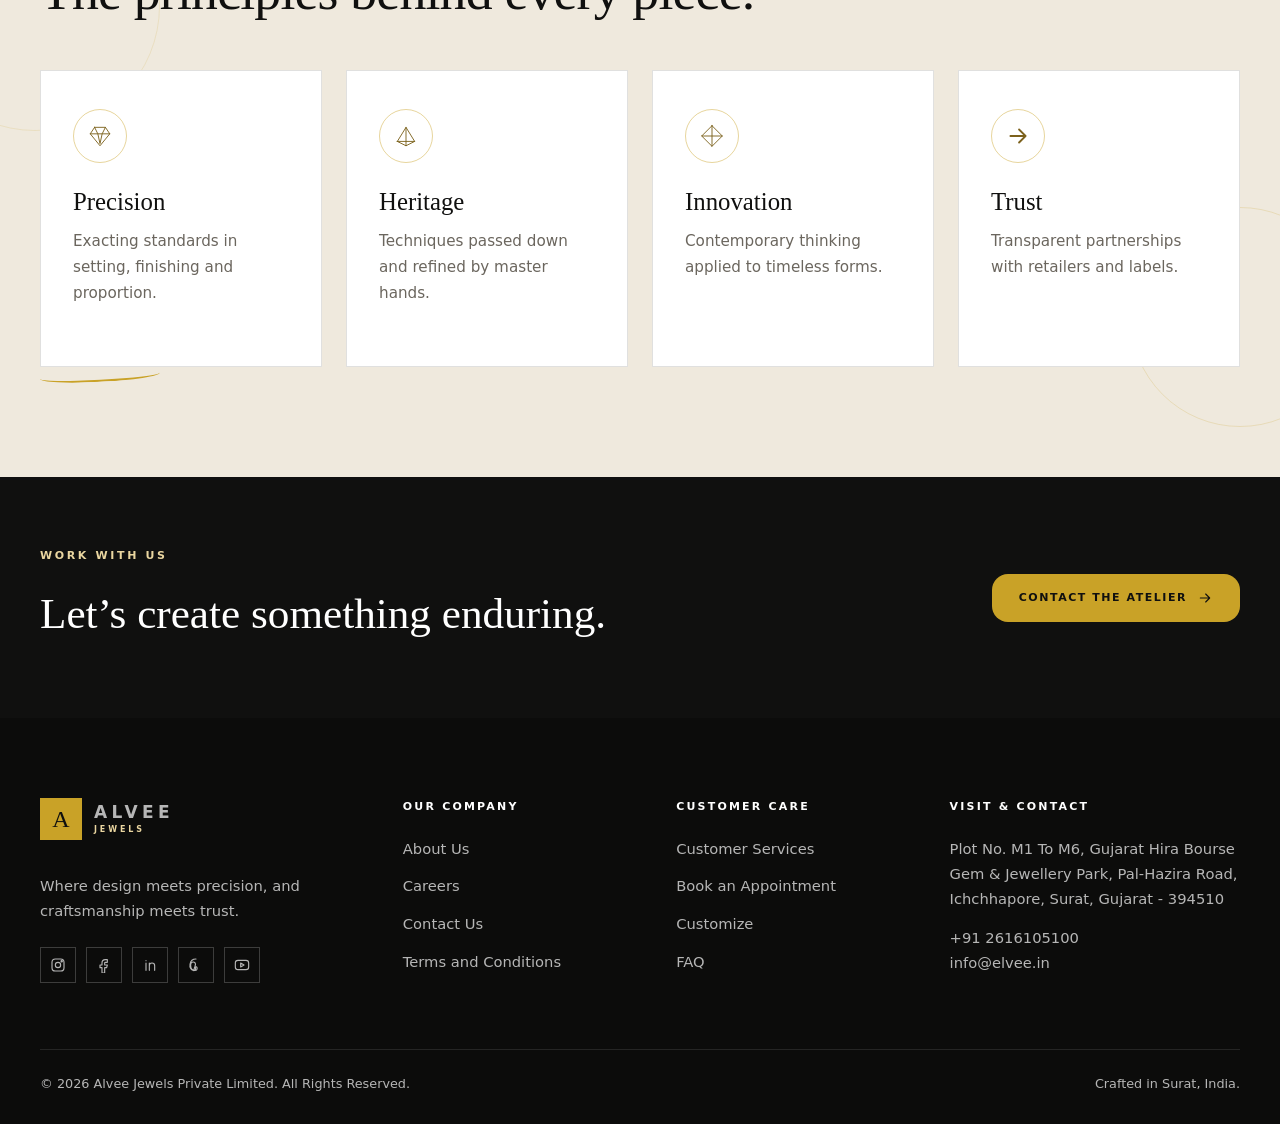
==== commit 212fbcca: "Rename brand from Elvee to Alvee across the site" ====
--- a/about.html
+++ b/about.html
@@ -3,19 +3,19 @@
 <head>
   <meta charset="UTF-8">
   <meta name="viewport" content="width=device-width, initial-scale=1">
-  <meta name="description" content="Learn about the Elvee Jewels atelier, our heritage of craftsmanship and our standards of precision.">
+  <meta name="description" content="Learn about the Alvee Jewels atelier, our heritage of craftsmanship and our standards of precision.">
   <meta name="theme-color" content="#10100F">
   <meta property="og:type" content="website">
-  <meta property="og:title" content="About Us | Elvee Jewels">
-  <meta property="og:description" content="Learn about the Elvee Jewels atelier, our heritage of craftsmanship and our standards of precision.">
+  <meta property="og:title" content="About Us | Alvee Jewels">
+  <meta property="og:description" content="Learn about the Alvee Jewels atelier, our heritage of craftsmanship and our standards of precision.">
   <meta property="og:image" content="assets/images/slider-1.webp">
-  <link rel="icon" href="assets/images/webLogo.png" type="image/png">
+  <link rel="icon" href="assets/images/favicon.svg" type="image/svg+xml">
   <link rel="stylesheet" href="assets/css/styles.css">
   <script type="application/ld+json">{
   "@context": "https://schema.org",
   "@type": "JewelryStore",
-  "name": "Elvee Jewels",
-  "legalName": "Elvee Jewels Private Limited",
+  "name": "Alvee Jewels",
+  "legalName": "Alvee Jewels Private Limited",
   "telephone": "+91 2616105100",
   "email": "info@elvee.in",
   "address": {
@@ -27,7 +27,7 @@
   },
   "url": "https://www.elveester.com/about.html"
 }</script>
-  <title>About Us | Elvee Jewels</title>
+  <title>About Us | Alvee Jewels</title>
 </head>
 <body>
 <div class="page-shell">
@@ -48,8 +48,8 @@
 <header class="site-header" id="top">
   <div class="container header__inner">
     <a class="brand" href="index.html">
-      <span class="brand__mark">E</span>
-      <span class="brand__text"><strong>ELVEE</strong><small>JEWELS</small></span>
+      <span class="brand__mark">A</span>
+      <span class="brand__text"><strong>ALVEE</strong><small>JEWELS</small></span>
     </a>
     <button class="nav-toggle" type="button" aria-label="Open menu" aria-expanded="false" aria-controls="primary-nav">
       <span></span><span></span><span></span>
@@ -77,11 +77,11 @@
       <p class="eyebrow reveal">Who We Are</p>
       <h2 class="section__title reveal" style="--delay:.08s">Crafted where it is conceived.</h2>
       <p class="reveal" style="--delay:.14s">From the first sketch to the final polish, every step of the journey takes place within the walls of our atelier. Master artisans breathe life into raw materials, transforming them into timeless works of art with a blend of traditional techniques and contemporary innovation.</p>
-      <p class="reveal" style="--delay:.2s">At Elvee Jewels Private Limited, we turn imagination into timeless elegance. As one of India&rsquo;s leading jewellery manufacturing houses, we specialise in diamond, gold and silver jewellery that celebrates beauty, precision and craftsmanship.</p>
+      <p class="reveal" style="--delay:.2s">At Alvee Jewels Private Limited, we turn imagination into timeless elegance. As one of India&rsquo;s leading jewellery manufacturing houses, we specialise in diamond, gold and silver jewellery that celebrates beauty, precision and craftsmanship.</p>
       <p class="reveal" style="--delay:.26s">We cater to retailers, wholesalers and private labels across India and global markets through outright sale and job-work models. Each creation undergoes rigorous quality checks to ensure unmatched purity, finishing and design integrity.</p>
     </div>
     <div class="split__media reveal">
-      <div class="frame frame--tall"><span class="frame__media"><img src="assets/images/social-banner-2.png" alt="A close look at Elvee Jewels design work" width="735" height="919" loading="lazy" decoding="async"></span></div>
+      <div class="frame frame--tall"><span class="frame__media"><img src="assets/images/social-banner-2.png" alt="A close look at Alvee Jewels design work" width="735" height="919" loading="lazy" decoding="async"></span></div>
     </div>
   </div>
 </section>
@@ -108,8 +108,8 @@
   <div class="container footer__grid">
     <div class="footer__brand">
       <a class="brand brand--footer" href="index.html">
-        <span class="brand__mark">E</span>
-        <span class="brand__text"><strong>ELVEE</strong><small>JEWELS</small></span>
+        <span class="brand__mark">A</span>
+        <span class="brand__text"><strong>ALVEE</strong><small>JEWELS</small></span>
       </a>
       <p>Where design meets precision, and craftsmanship meets trust.</p>
       <div class="footer__socials" aria-label="Social media"><a href="https://www.instagram.com/" target="_blank" rel="noopener noreferrer" aria-label="Instagram"><svg viewBox="0 0 24 24" aria-hidden="true"><rect x="3" y="3" width="18" height="18" rx="5"/><circle cx="12" cy="12" r="4"/><circle cx="17.5" cy="6.5" r="1"/></svg></a><a href="https://www.facebook.com/" target="_blank" rel="noopener noreferrer" aria-label="Facebook"><svg viewBox="0 0 24 24" aria-hidden="true"><path d="M14 8h3V4h-3c-3 0-5 2-5 5v3H6v4h3v8h4v-8h3l1-4h-4V9c0-.6.4-1 1-1Z"/></svg></a><a href="https://www.linkedin.com/" target="_blank" rel="noopener noreferrer" aria-label="LinkedIn"><svg viewBox="0 0 24 24" aria-hidden="true"><path d="M6 9v11M6 5.5v.01M11 20V9m0 4c0-2.5 2-4 4-4s4 1.3 4 4v7"/></svg></a><a href="https://www.pinterest.com/" target="_blank" rel="noopener noreferrer" aria-label="Pinterest"><svg viewBox="0 0 24 24" aria-hidden="true"><path d="M12 3a9 9 0 0 0-3 17.5c0-2 .4-4 1.5-6.5.4-1 .7-2 .7-3 0-2-1.4-3.5-3.4-3.5C5.7 7.5 4 9.7 4 12.6c0 4.4 2.7 7.4 6.5 7.4 1.2 0 2.4-.6 2.8-1.4.3-.8.6-1.9.3-2.7-.3-.7-.6-1-1.3-1-.7 0-1.2.5-1.2 1.2 0 .8.3 1.8.2 2.4"/></svg></a><a href="https://www.youtube.com/" target="_blank" rel="noopener noreferrer" aria-label="YouTube"><svg viewBox="0 0 24 24" aria-hidden="true"><rect x="2" y="5" width="20" height="14" rx="4"/><path d="m10 9 5 3-5 3V9Z"/></svg></a></div>
@@ -129,7 +129,7 @@
     </div>
   </div>
   <div class="container footer__bottom">
-    <p>&copy; <span id="year">2026</span> Elvee Jewels Private Limited. All Rights Reserved.</p>
+    <p>&copy; <span id="year">2026</span> Alvee Jewels Private Limited. All Rights Reserved.</p>
     <p>Crafted in Surat, India.</p>
   </div>
 </footer>
--- a/assets/css/styles.css
+++ b/assets/css/styles.css
@@ -1,5 +1,5 @@
 /* ============================================================
-   Elvee Jewels — redesigned static site
+   Alvee Jewels — redesigned static site
    ============================================================ */
 
 :root {
@@ -546,6 +546,137 @@
 .card h3 { margin: 0 0 12px; font-size: 1.55rem; line-height: 1.2; }
 .card p { margin: 0 0 22px; color: var(--muted); font-size: .95rem; line-height: 1.7; }
 .card .text-link { position: relative; z-index: 1; }
+
+[hidden] { display: none !important; }
+
+/* ---------------------- Interactive collections ----------------------- */
+.explorer {
+  display: grid;
+  grid-template-columns: minmax(280px, .78fr) 1.22fr;
+  gap: 30px;
+  align-items: stretch;
+}
+.explorer__tabs { display: grid; gap: 14px; align-content: start; }
+.explorer-tab {
+  position: relative;
+  display: grid;
+  grid-template-columns: 34px 46px 1fr 20px;
+  align-items: center;
+  gap: 16px;
+  width: 100%;
+  padding: 22px 24px;
+  text-align: left;
+  background: var(--white);
+  border: 1px solid var(--line);
+  border-radius: var(--radius-md);
+  transition: background .4s ease, color .4s ease, border-color .4s ease, transform .4s ease, box-shadow .4s ease;
+}
+.explorer-tab:hover {
+  transform: translateX(4px);
+  border-color: rgba(201, 162, 39, .55);
+  box-shadow: 0 16px 34px -28px rgba(16, 16, 15, .55);
+}
+.explorer-tab.is-active {
+  background: var(--ink);
+  border-color: var(--ink);
+  color: var(--white);
+}
+.explorer-tab__num {
+  font-family: var(--font-display);
+  font-size: 1.1rem;
+  color: var(--gold-dark);
+}
+.explorer-tab.is-active .explorer-tab__num { color: var(--gold-light); }
+.explorer-tab__icon {
+  width: 46px;
+  height: 46px;
+  display: grid;
+  place-items: center;
+  border: 1px solid rgba(201, 162, 39, .45);
+  border-radius: 50%;
+  color: var(--gold-dark);
+}
+.explorer-tab.is-active .explorer-tab__icon { color: var(--gold-light); }
+.explorer-tab__icon svg { width: 24px; height: 24px; }
+.explorer-tab__text { display: flex; flex-direction: column; gap: 4px; }
+.explorer-tab__text strong {
+  font-family: var(--font-display);
+  font-size: 1.5rem;
+  font-weight: 500;
+  line-height: 1.1;
+}
+.explorer-tab__text small { color: var(--muted); font-size: .85rem; line-height: 1.4; }
+.explorer-tab.is-active .explorer-tab__text small { color: rgba(255, 255, 255, .7); }
+.explorer-tab__arrow { color: var(--gold-dark); transition: transform .35s ease; }
+.explorer-tab.is-active .explorer-tab__arrow,
+.explorer-tab:hover .explorer-tab__arrow { color: var(--gold-light); transform: translateX(4px); }
+.explorer__panels {
+  position: relative;
+  min-height: 560px;
+  border-radius: var(--radius-lg);
+  overflow: hidden;
+  background: var(--ink);
+  box-shadow: 0 30px 60px -42px rgba(16, 16, 15, .7);
+}
+.explorer-panel {
+  position: absolute;
+  inset: 0;
+  animation: explorerIn .7s cubic-bezier(.2, .7, .2, 1) both;
+}
+.explorer-panel__img {
+  width: 100%;
+  height: 100%;
+  object-fit: cover;
+  border-radius: var(--radius-lg);
+  transition: transform 1s cubic-bezier(.2, .7, .2, 1);
+}
+.explorer-panel:hover .explorer-panel__img { transform: scale(1.05); }
+.explorer-panel__overlay {
+  position: absolute;
+  inset: 0;
+  background: linear-gradient(0deg, rgba(16, 16, 15, .94) 0%, rgba(16, 16, 15, .55) 48%, rgba(16, 16, 15, .1) 100%);
+}
+.explorer-panel__content {
+  position: absolute;
+  left: 0;
+  right: 0;
+  bottom: 0;
+  padding: 46px;
+  color: var(--white);
+}
+.explorer-panel__content h3 {
+  margin: 0 0 12px;
+  font-size: clamp(2rem, 3.6vw, 3rem);
+  line-height: 1.05;
+}
+.explorer-panel__content > p:not(.eyebrow) {
+  max-width: 540px;
+  margin: 0 0 18px;
+  color: rgba(255, 255, 255, .84);
+  line-height: 1.7;
+}
+.explorer-panel__specs {
+  display: flex;
+  flex-wrap: wrap;
+  gap: 8px;
+  list-style: none;
+  margin: 0 0 26px;
+  padding: 0;
+}
+.explorer-panel__specs li {
+  padding: 7px 12px;
+  border: 1px solid rgba(234, 214, 160, .4);
+  border-radius: var(--radius-sm);
+  color: var(--gold-light);
+  font-size: 10px;
+  font-weight: 700;
+  text-transform: uppercase;
+  letter-spacing: .12em;
+}
+@keyframes explorerIn {
+  from { opacity: 0; transform: translateY(16px) scale(.985); }
+  to { opacity: 1; transform: none; }
+}
 
 /* ------------------------------ Stats --------------------------------- */
 .stats {
@@ -1178,6 +1309,9 @@
   .social-gallery { grid-template-columns: 1fr; }
   .cta-band__inner { flex-direction: column; align-items: flex-start; }
   .faq-intro { position: static; }
+  .explorer { grid-template-columns: 1fr; }
+  .explorer__panels { min-height: 480px; }
+  .explorer-panel__content { padding: 34px; }
   .page-hero { min-height: 380px; }
   .page-hero__inner { padding: 90px 0 60px; }
   .form-row { grid-template-columns: 1fr; gap: 0; }
@@ -1208,6 +1342,11 @@
   .timeline__item { grid-template-columns: 58px 1fr; gap: 18px; }
   .timeline__dot { width: 56px; height: 56px; font-size: .95rem; }
   .timeline__item:not(:last-child)::before { left: 28px; top: 46px; }
+  .explorer-tab { grid-template-columns: 28px 40px 1fr 18px; gap: 12px; padding: 18px; }
+  .explorer-tab__icon { width: 40px; height: 40px; }
+  .explorer-tab__text strong { font-size: 1.3rem; }
+  .explorer__panels { min-height: 440px; }
+  .explorer-panel__content { padding: 26px; }
   .to-top { right: 16px; bottom: 16px; }
 }
 
@@ -1231,5 +1370,7 @@
   .section__head::after { animation: none !important; }
   .frame:hover img,
   .social-tile:hover img,
-  .hero:hover .hero__slide.is-active .hero__img-wrap { transform: none !important; }
-}
+  .hero:hover .hero__slide.is-active .hero__img-wrap,
+  .explorer-panel:hover .explorer-panel__img { transform: none !important; }
+  .explorer-panel { animation: none !important; }
+}
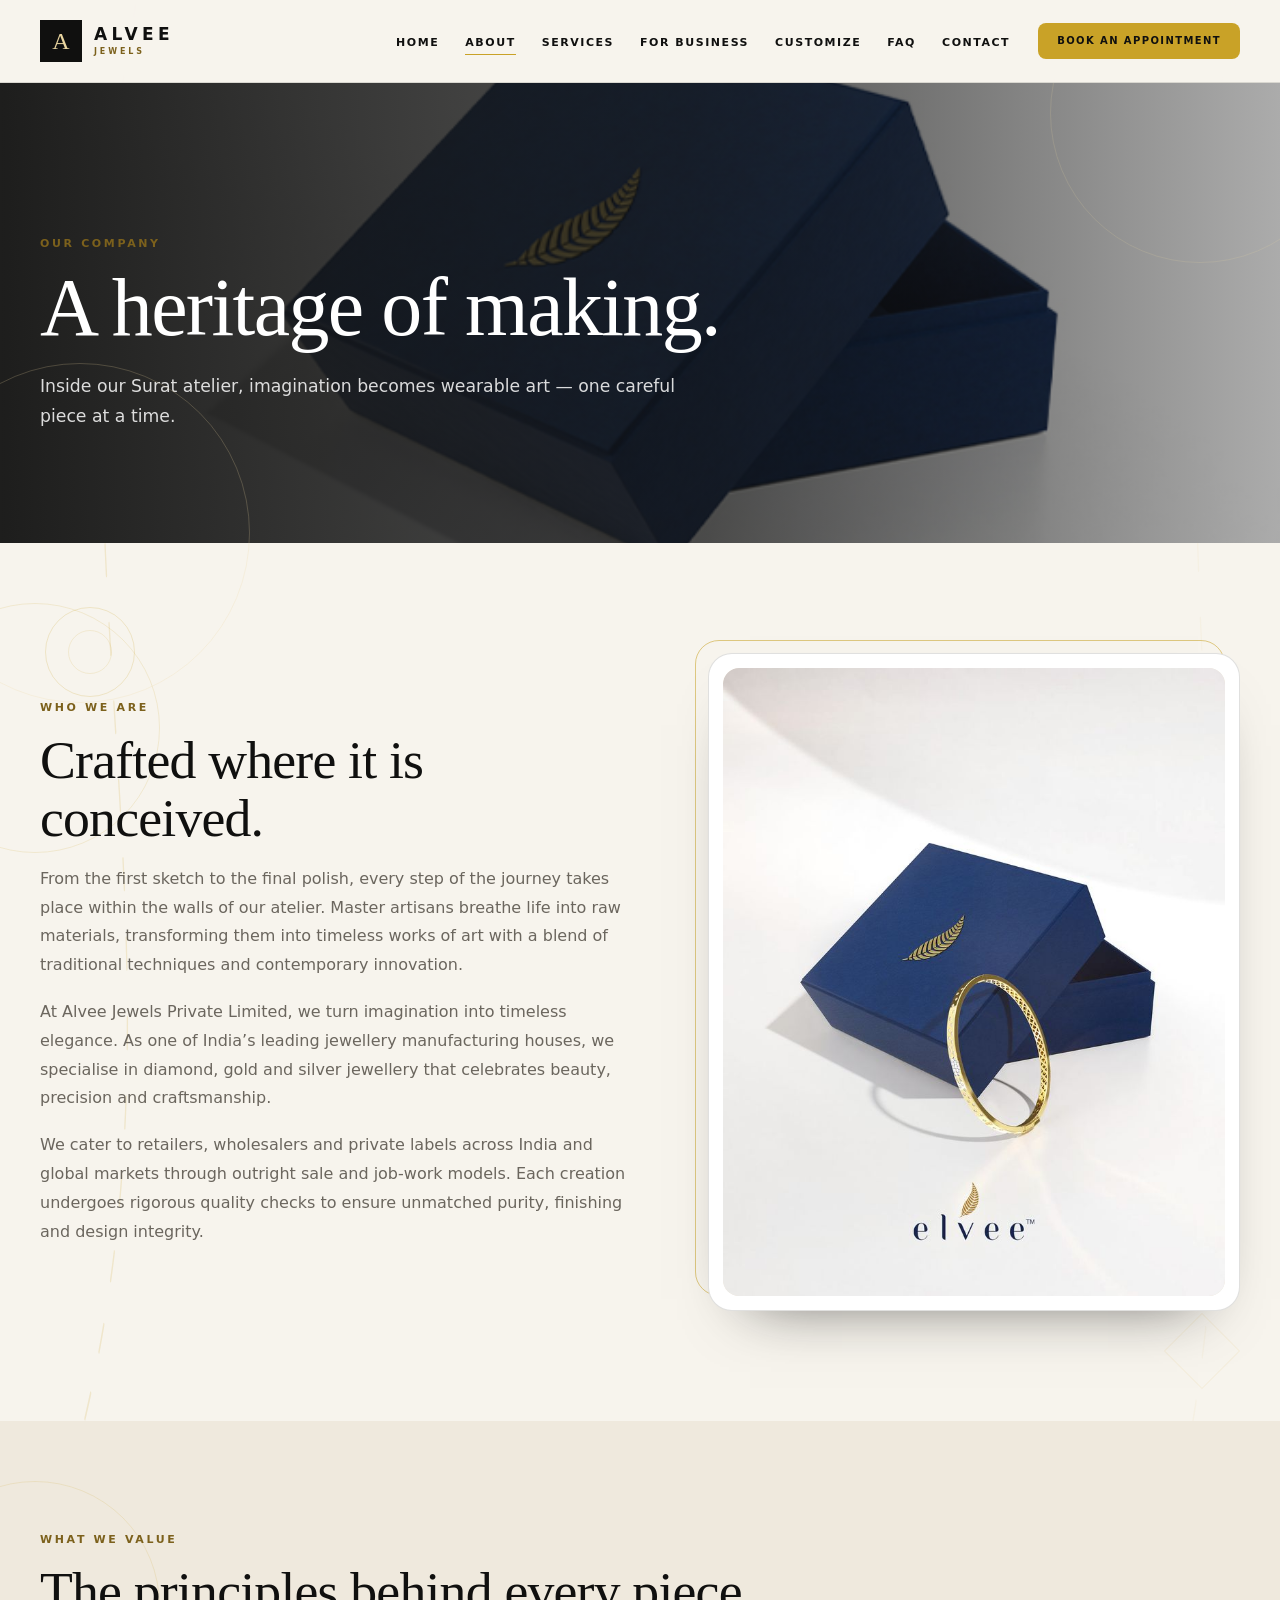
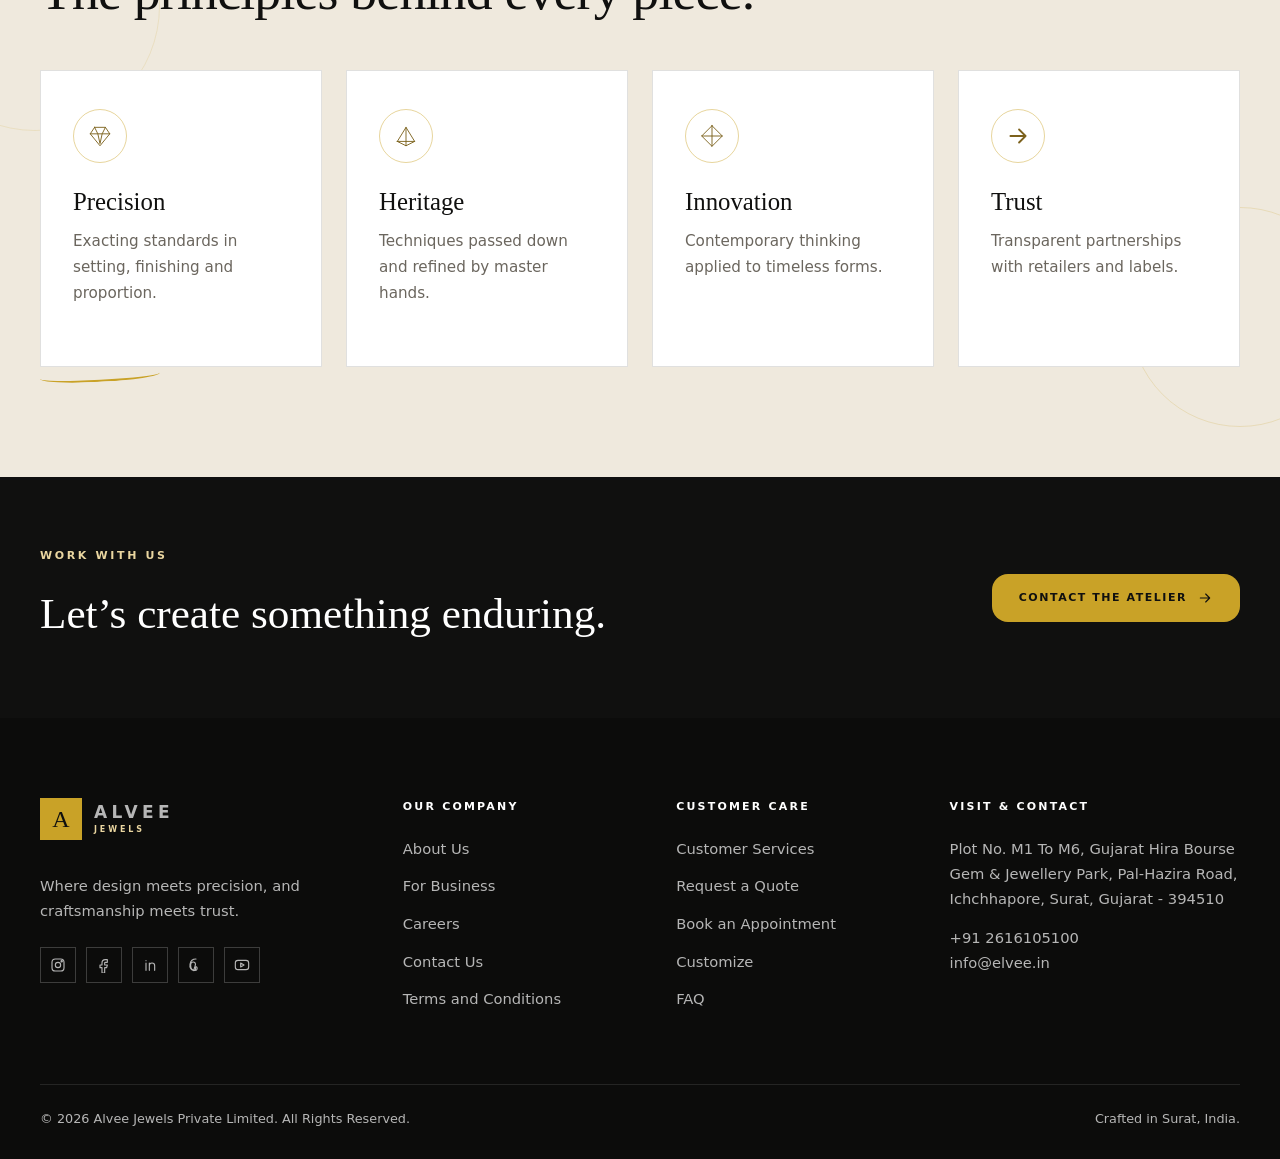
==== commit 0c57c1e4: "Add B2B partnerships page and structured RFQ form" ====
--- a/about.html
+++ b/about.html
@@ -55,7 +55,7 @@
       <span></span><span></span><span></span>
     </button>
     <nav class="primary-nav" id="primary-nav" aria-label="Primary navigation">
-      <ul><li><a class="nav-link" href="index.html">Home</a></li><li><a class="nav-link" href="about.html" aria-current="page">About</a></li><li><a class="nav-link" href="customer-services.html">Services</a></li><li><a class="nav-link" href="customize.html">Customize</a></li><li><a class="nav-link" href="faq.html">FAQ</a></li><li><a class="nav-link" href="contact.html">Contact</a></li></ul>
+      <ul><li><a class="nav-link" href="index.html">Home</a></li><li><a class="nav-link" href="about.html" aria-current="page">About</a></li><li><a class="nav-link" href="customer-services.html">Services</a></li><li><a class="nav-link" href="b2b.html">For Business</a></li><li><a class="nav-link" href="customize.html">Customize</a></li><li><a class="nav-link" href="faq.html">FAQ</a></li><li><a class="nav-link" href="contact.html">Contact</a></li></ul>
     </nav>
     <a class="btn btn--small btn--gold header__cta" href="appointment.html">Book an Appointment</a>
   </div>
@@ -116,11 +116,11 @@
     </div>
     <div class="footer__col">
       <h2>Our Company</h2>
-      <ul><li><a href="about.html">About Us</a></li><li><a href="careers.html">Careers</a></li><li><a href="contact.html">Contact Us</a></li><li><a href="terms.html">Terms and Conditions</a></li></ul>
+      <ul><li><a href="about.html">About Us</a></li><li><a href="b2b.html">For Business</a></li><li><a href="careers.html">Careers</a></li><li><a href="contact.html">Contact Us</a></li><li><a href="terms.html">Terms and Conditions</a></li></ul>
     </div>
     <div class="footer__col">
       <h2>Customer Care</h2>
-      <ul><li><a href="customer-services.html">Customer Services</a></li><li><a href="appointment.html">Book an Appointment</a></li><li><a href="customize.html">Customize</a></li><li><a href="faq.html">FAQ</a></li></ul>
+      <ul><li><a href="customer-services.html">Customer Services</a></li><li><a href="b2b.html#rfq">Request a Quote</a></li><li><a href="appointment.html">Book an Appointment</a></li><li><a href="customize.html">Customize</a></li><li><a href="faq.html">FAQ</a></li></ul>
     </div>
     <div class="footer__col">
       <h2>Visit &amp; Contact</h2>
--- a/assets/css/styles.css
+++ b/assets/css/styles.css
@@ -760,6 +760,12 @@
   font-size: clamp(2rem, 4vw, 3.4rem);
   line-height: 1.25;
 }
+.quote-band__actions {
+  display: flex;
+  flex-wrap: wrap;
+  justify-content: center;
+  gap: 14px;
+}
 .cta-band {
   padding: 70px 0;
   background: var(--ink);
@@ -771,6 +777,7 @@
   justify-content: space-between;
   gap: 30px;
 }
+.cta-band__actions { display: flex; flex-wrap: wrap; gap: 14px; }
 .cta-band h2 { margin: 0; font-size: clamp(1.9rem, 3.4vw, 2.7rem); }
 
 /* -------------------------- Social gallery ----------------------------- */
@@ -886,6 +893,7 @@
 }
 .form-card--wide { max-width: 900px; margin-inline: auto; }
 .form-card__title { margin: 0 0 28px; font-size: 2rem; }
+.form-card__intro { margin: -14px 0 26px; color: var(--muted); }
 .form-row { display: grid; grid-template-columns: 1fr 1fr; gap: 18px; }
 .field { margin-bottom: 18px; }
 .field label {
@@ -1268,12 +1276,13 @@
 @media (max-width: 1080px) {
   .split { gap: 50px; }
   .cards--four { grid-template-columns: repeat(2, minmax(0, 1fr)); }
-  .primary-nav ul { gap: 18px; }
+  .primary-nav ul { gap: 14px; }
+  .nav-link { font-size: 10px; letter-spacing: .1em; }
   .footer__grid { grid-template-columns: 1.3fr 1fr 1fr; }
   .footer__brand { grid-column: 1 / -1; }
 }
 
-@media (max-width: 900px) {
+@media (max-width: 1020px) {
   :root { --header-h: 72px; }
   .header__cta { display: none; }
   .nav-toggle { display: block; }
@@ -1308,6 +1317,7 @@
   .stat:last-child { border-bottom: 0; }
   .social-gallery { grid-template-columns: 1fr; }
   .cta-band__inner { flex-direction: column; align-items: flex-start; }
+  .cta-band__actions { width: 100%; }
   .faq-intro { position: static; }
   .explorer { grid-template-columns: 1fr; }
   .explorer__panels { min-height: 480px; }
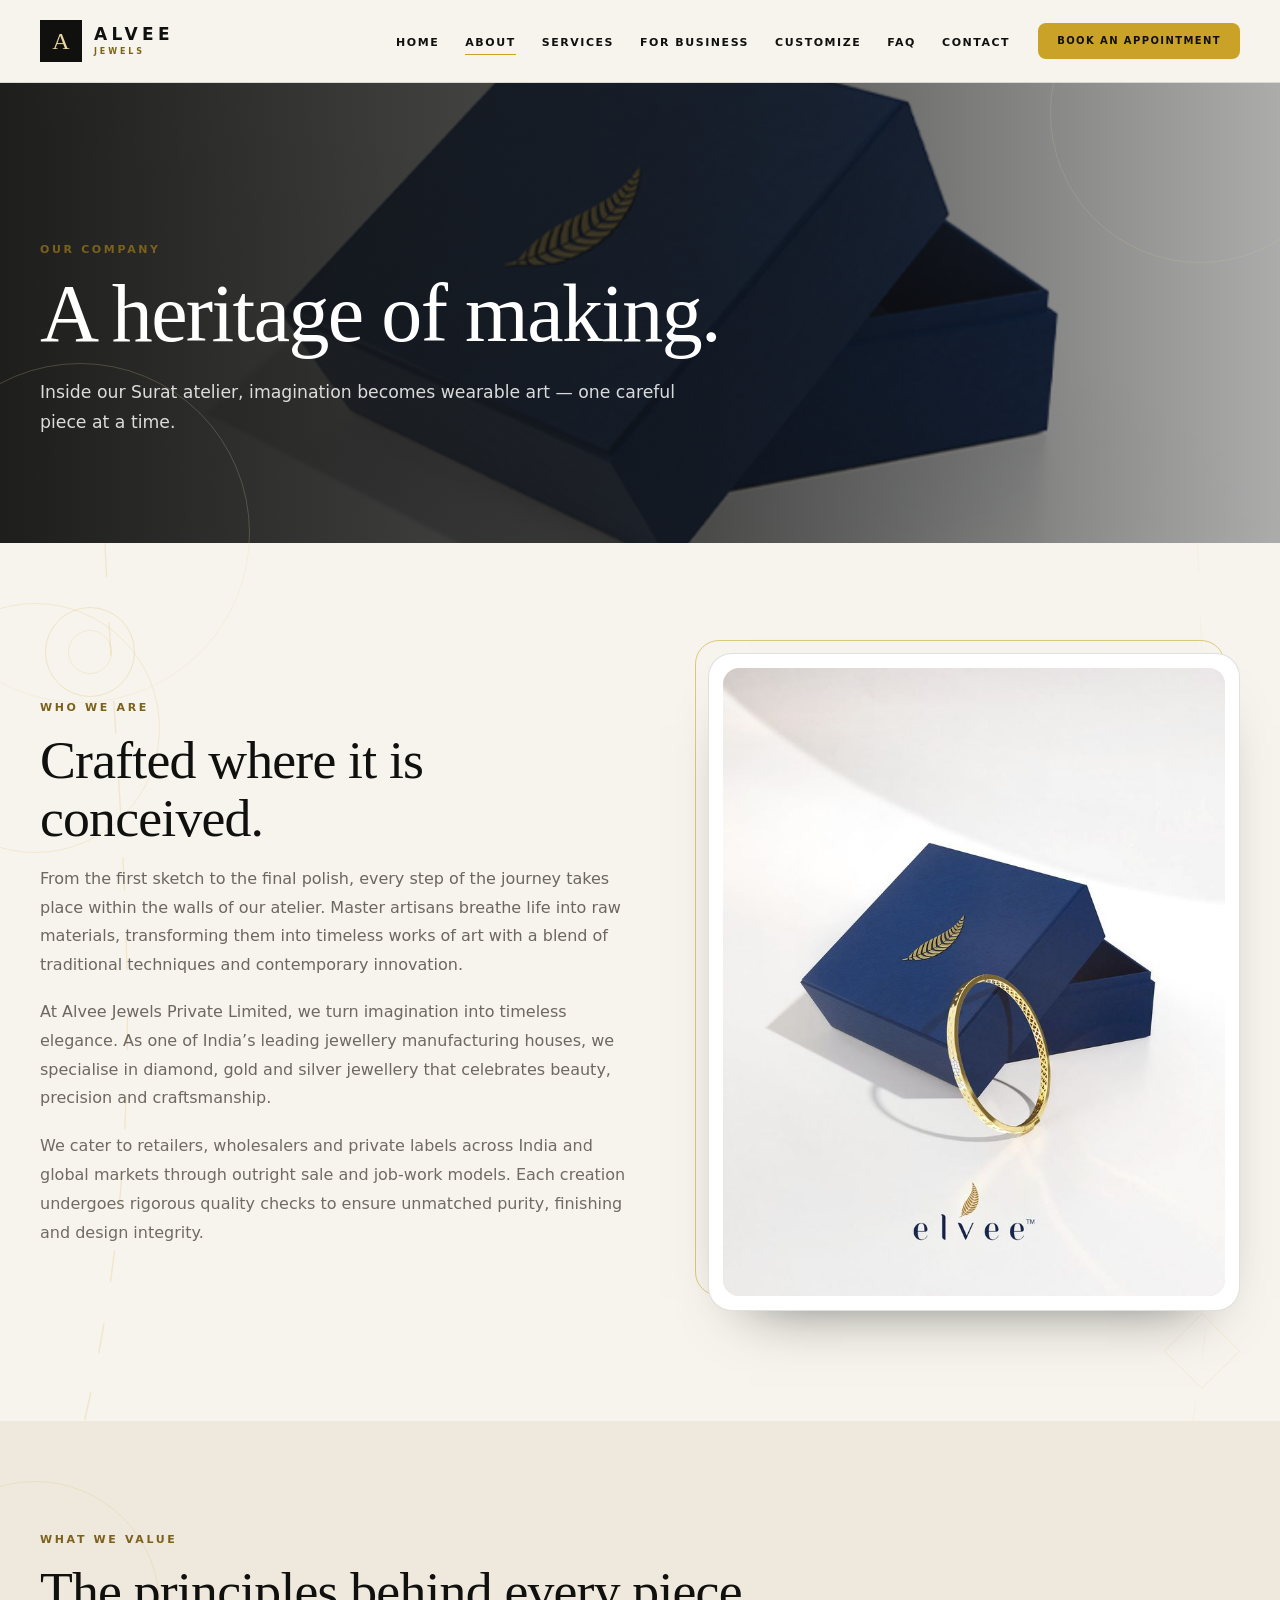
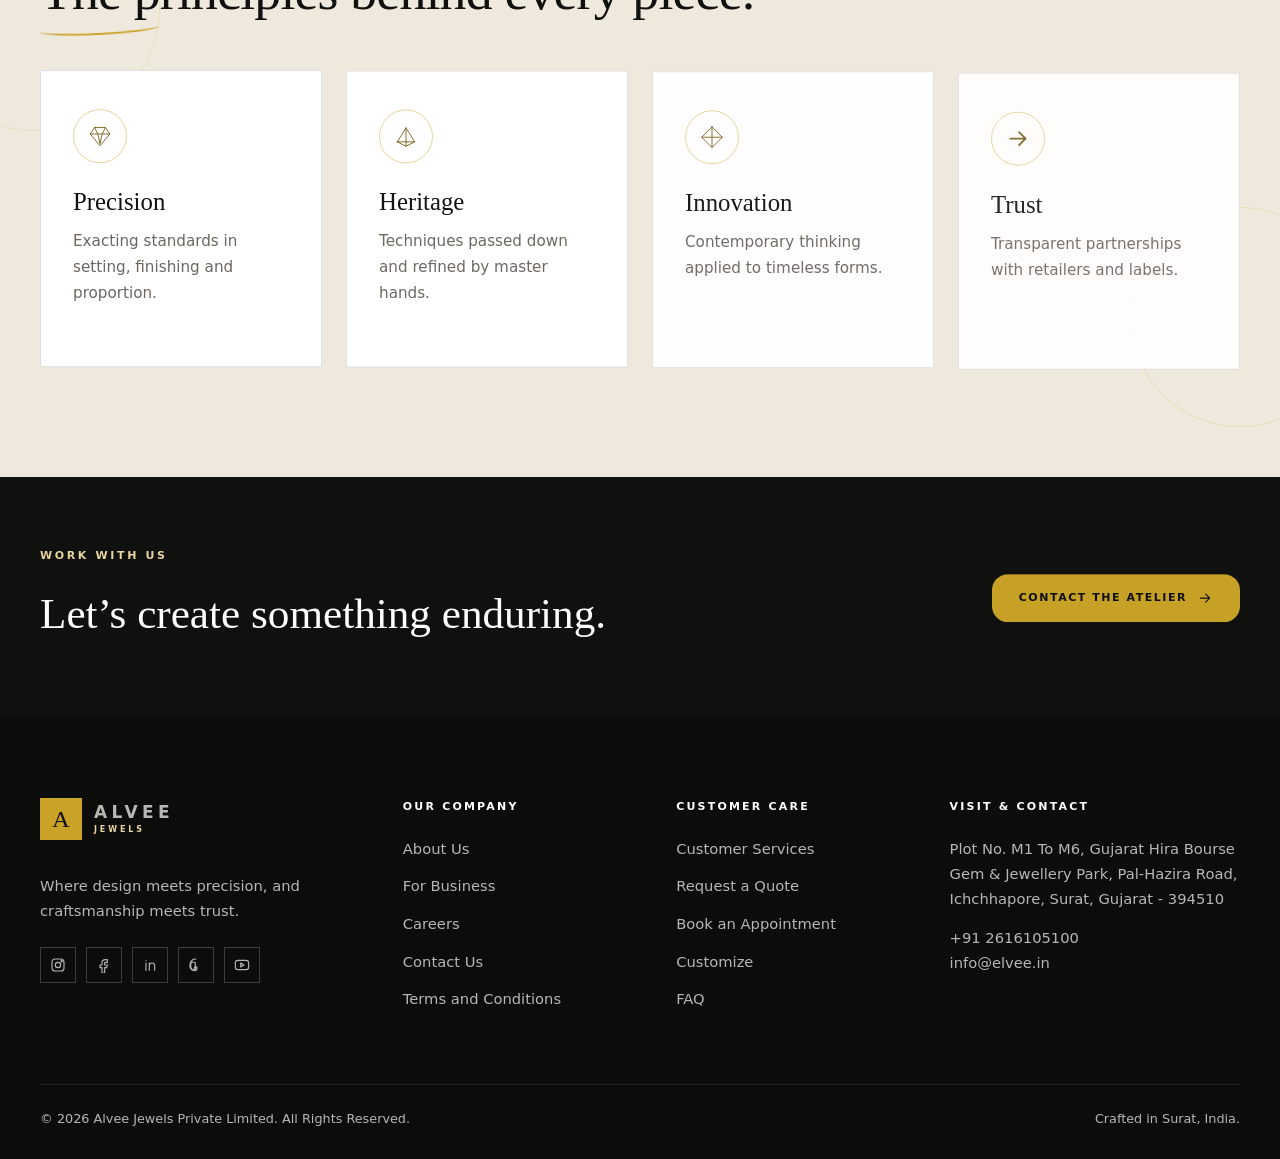
==== commit 0791fc15: "Use GSAP ScrollTrigger for scroll animations" ====
--- a/about.html
+++ b/about.html
@@ -135,6 +135,8 @@
 </footer>
 <button class="to-top" type="button" aria-label="Back to top" title="Back to top"><svg viewBox="0 0 24 24" aria-hidden="true"><path d="M5 12h13M13 6l6 6-6 6"/></svg></button>
 </div>
+<script src="assets/js/gsap.min.js" defer></script>
+<script src="assets/js/ScrollTrigger.min.js" defer></script>
 <script src="assets/js/main.js" defer></script>
 </body>
 </html>
--- a/assets/css/styles.css
+++ b/assets/css/styles.css
@@ -1090,6 +1090,7 @@
   transition-delay: var(--delay, 0s);
 }
 .reveal.is-visible { opacity: 1; transform: none; }
+html.gsap-active .reveal { transition: none; }
 
 /* ---------------------- Curves & shape motion ------------------------- */
 .page-shell { position: relative; overflow-x: clip; }
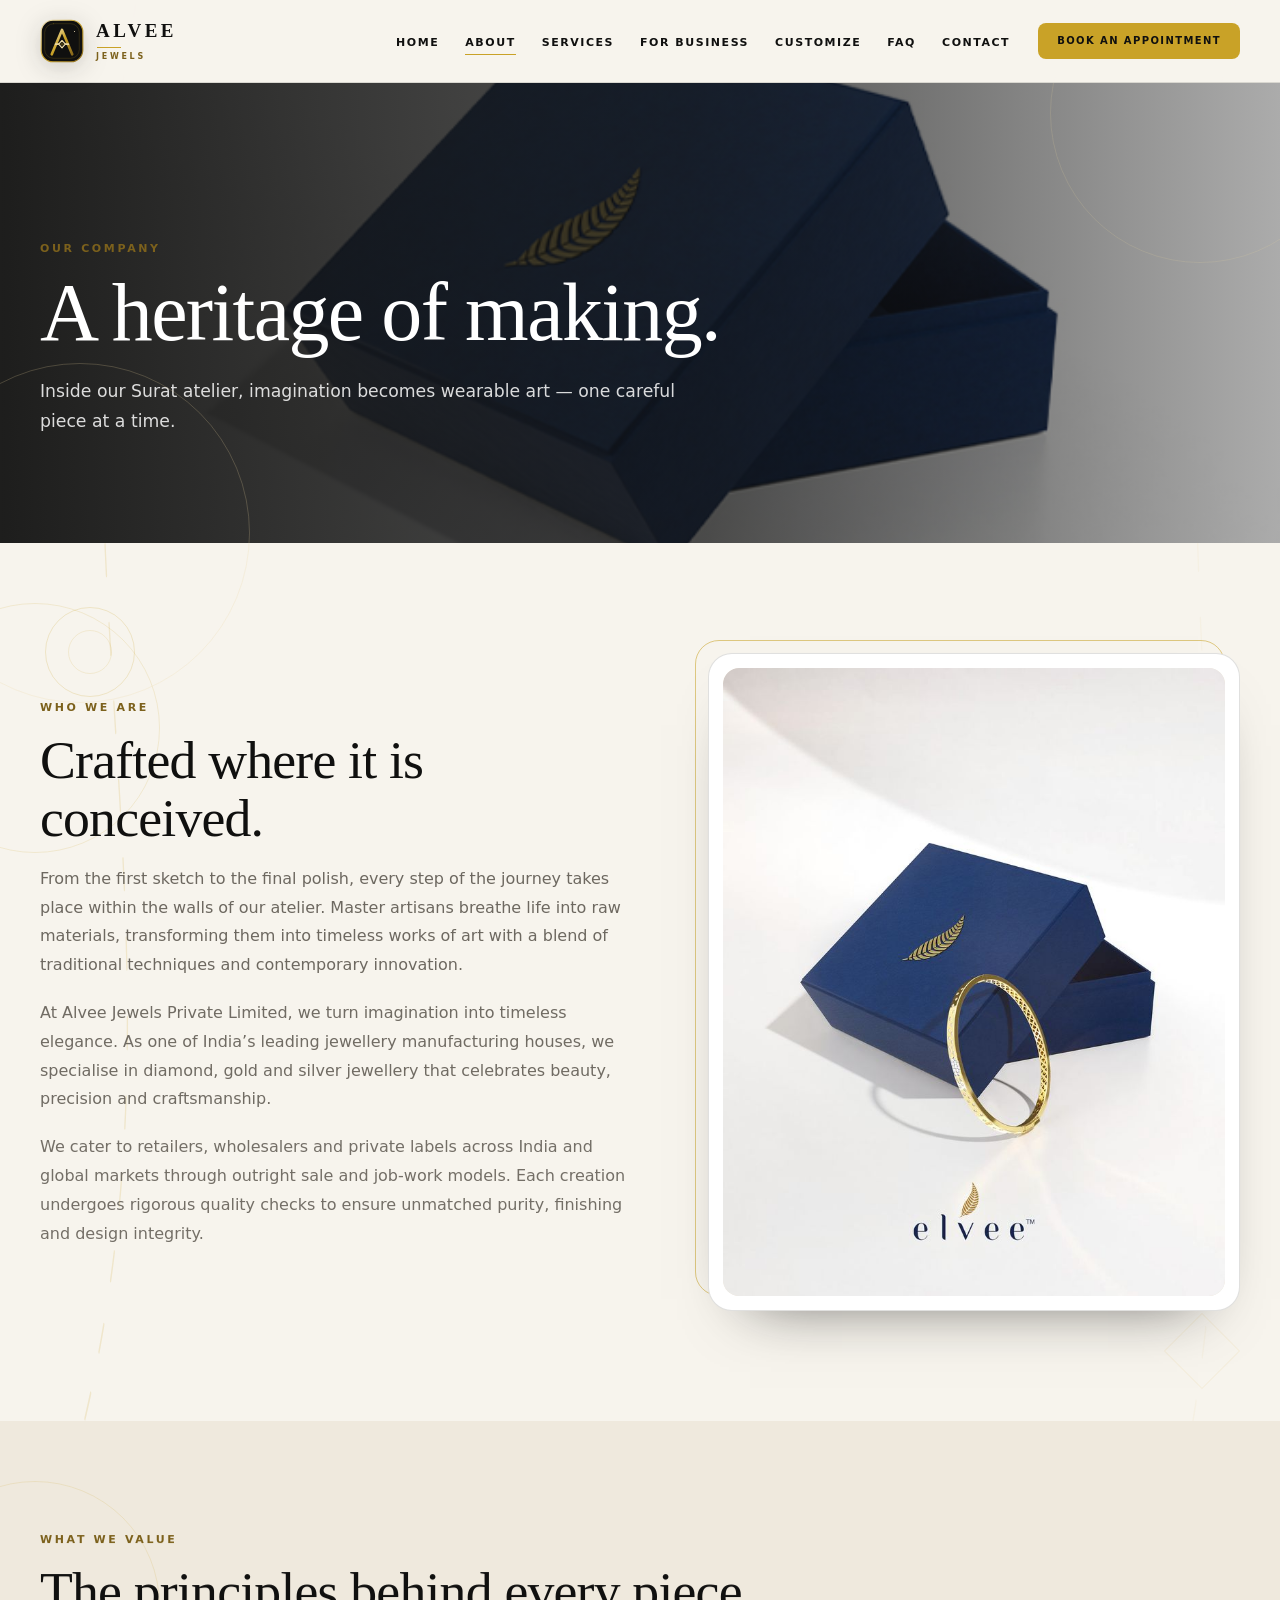
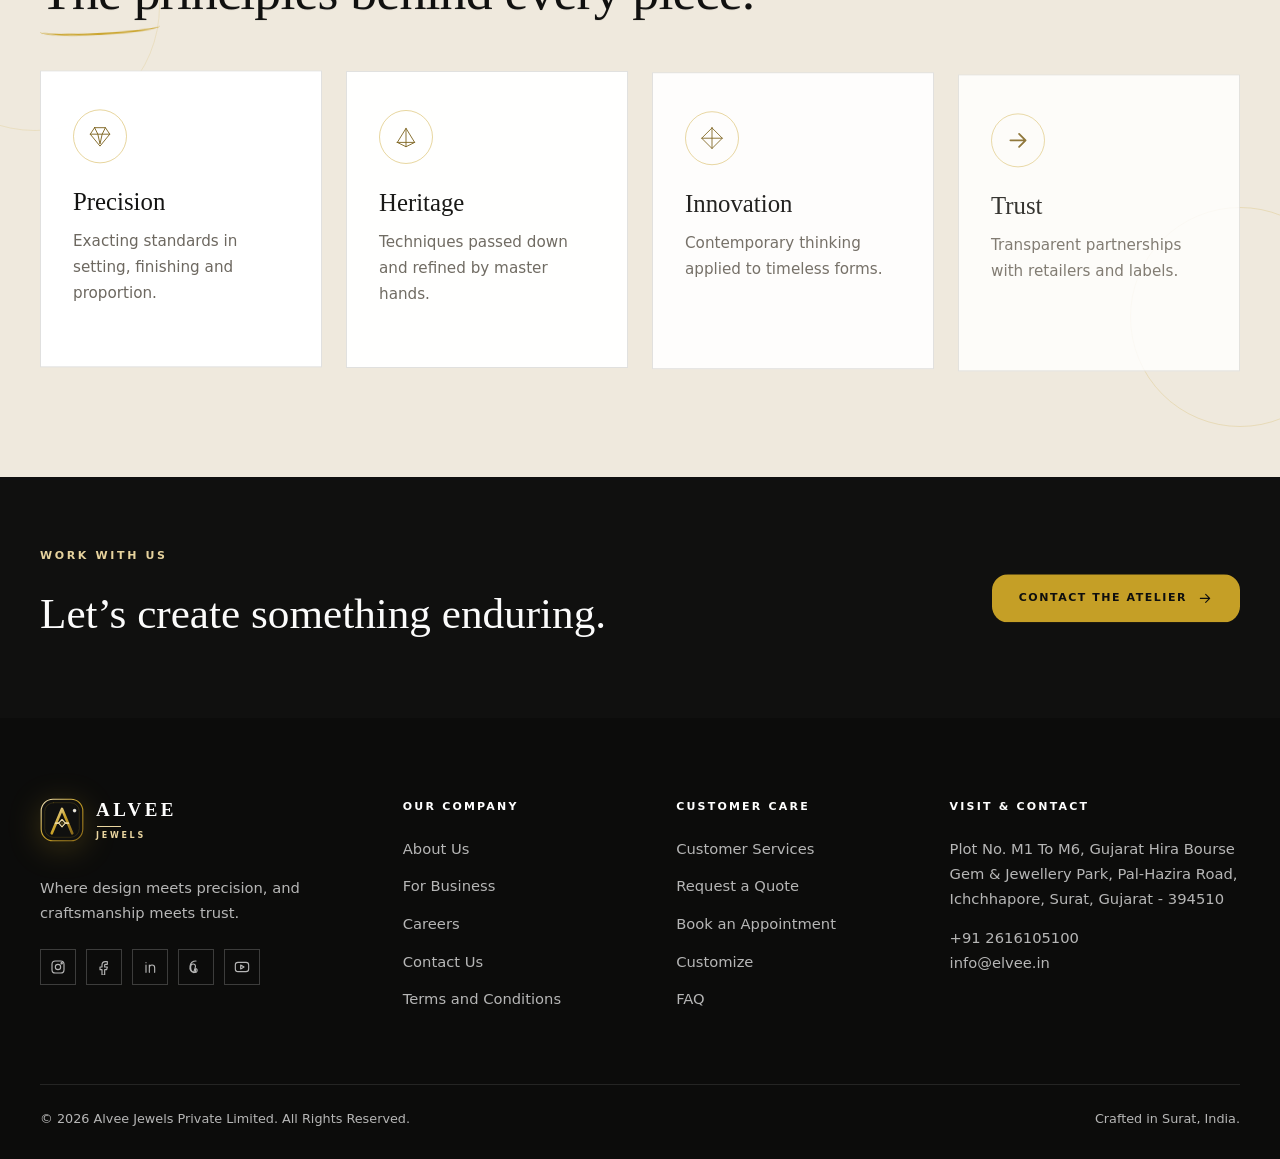
==== commit bf6ce533: "Redesign ALVEE logo as modern faceted vector mark" ====
--- a/about.html
+++ b/about.html
@@ -48,7 +48,22 @@
 <header class="site-header" id="top">
   <div class="container header__inner">
     <a class="brand" href="index.html">
-      <span class="brand__mark">A</span>
+      <svg class="brand__mark" viewBox="0 0 56 56" aria-hidden="true" focusable="false">
+    <defs>
+      <linearGradient id="alvee-gold-header" x1="0" y1="0" x2="1" y2="1">
+        <stop offset="0" stop-color="#F6E7BE"/>
+        <stop offset=".48" stop-color="#C9A227"/>
+        <stop offset="1" stop-color="#8B6A1B"/>
+      </linearGradient>
+    </defs>
+    <rect x="1.5" y="1.5" width="53" height="53" rx="15" fill="#10100F" stroke="url(#alvee-gold-header)" stroke-width="1.4"/>
+    <rect x="6" y="6" width="44" height="44" rx="11" fill="none" stroke="#C9A227" stroke-opacity=".28" stroke-width=".8"/>
+    <path d="M15 45 28 14 41 45" fill="none" stroke="url(#alvee-gold-header)" stroke-width="3.4" stroke-linecap="round" stroke-linejoin="round"/>
+    <path d="M20 32h16" fill="none" stroke="#EAD6A0" stroke-width="2.4" stroke-linecap="round"/>
+    <path class="brand__gem" d="M28 27.3 32.2 32 28 36.7 23.8 32Z" fill="#10100F" stroke="#F6E7BE" stroke-width="1.3" stroke-linejoin="round"/>
+    <path d="M28 27.3v9.4M23.8 32h8.4" fill="none" stroke="#C9A227" stroke-opacity=".7" stroke-width=".6"/>
+    <circle cx="44" cy="16" r="1.5" fill="#F6E7BE"/>
+  </svg>
       <span class="brand__text"><strong>ALVEE</strong><small>JEWELS</small></span>
     </a>
     <button class="nav-toggle" type="button" aria-label="Open menu" aria-expanded="false" aria-controls="primary-nav">
@@ -108,7 +123,22 @@
   <div class="container footer__grid">
     <div class="footer__brand">
       <a class="brand brand--footer" href="index.html">
-        <span class="brand__mark">A</span>
+        <svg class="brand__mark" viewBox="0 0 56 56" aria-hidden="true" focusable="false">
+    <defs>
+      <linearGradient id="alvee-gold-footer" x1="0" y1="0" x2="1" y2="1">
+        <stop offset="0" stop-color="#F6E7BE"/>
+        <stop offset=".48" stop-color="#C9A227"/>
+        <stop offset="1" stop-color="#8B6A1B"/>
+      </linearGradient>
+    </defs>
+    <rect x="1.5" y="1.5" width="53" height="53" rx="15" fill="#10100F" stroke="url(#alvee-gold-footer)" stroke-width="1.4"/>
+    <rect x="6" y="6" width="44" height="44" rx="11" fill="none" stroke="#C9A227" stroke-opacity=".28" stroke-width=".8"/>
+    <path d="M15 45 28 14 41 45" fill="none" stroke="url(#alvee-gold-footer)" stroke-width="3.4" stroke-linecap="round" stroke-linejoin="round"/>
+    <path d="M20 32h16" fill="none" stroke="#EAD6A0" stroke-width="2.4" stroke-linecap="round"/>
+    <path class="brand__gem" d="M28 27.3 32.2 32 28 36.7 23.8 32Z" fill="#10100F" stroke="#F6E7BE" stroke-width="1.3" stroke-linejoin="round"/>
+    <path d="M28 27.3v9.4M23.8 32h8.4" fill="none" stroke="#C9A227" stroke-opacity=".7" stroke-width=".6"/>
+    <circle cx="44" cy="16" r="1.5" fill="#F6E7BE"/>
+  </svg>
         <span class="brand__text"><strong>ALVEE</strong><small>JEWELS</small></span>
       </a>
       <p>Where design meets precision, and craftsmanship meets trust.</p>
--- a/assets/css/styles.css
+++ b/assets/css/styles.css
@@ -42,6 +42,18 @@
 img { height: auto; border-radius: var(--radius-sm); }
 a { color: inherit; text-decoration: none; }
 button, input, select, textarea { font: inherit; color: inherit; }
+input, select, textarea { border-radius: var(--radius-md); }
+input, select {
+  height: 50px;
+  min-height: 50px;
+  max-height: 50px;
+}
+textarea {
+  height: 110px;
+  min-height: 110px;
+  max-height: 110px;
+  resize: none;
+}
 button { cursor: pointer; border-radius: var(--radius-sm); }
 h1, h2, h3, h4 { font-family: var(--font-display); font-weight: 500; }
 
@@ -121,28 +133,42 @@
   flex: none;
 }
 .brand__mark {
-  width: 42px;
-  height: 42px;
-  display: grid;
-  place-items: center;
-  background: var(--ink);
-  color: var(--gold-light);
-  font-family: var(--font-display);
-  font-size: 24px;
-  line-height: 1;
-}
+  width: 44px;
+  height: 44px;
+  display: block;
+  flex: none;
+  filter: drop-shadow(0 5px 12px rgba(16, 16, 15, .18));
+}
+.brand__mark .brand__gem {
+  transform-box: fill-box;
+  transform-origin: center;
+  transition: transform .55s cubic-bezier(.2, .8, .2, 1);
+}
+.brand:hover .brand__mark .brand__gem { transform: rotate(45deg); }
 .brand__text { display: flex; flex-direction: column; line-height: 1; }
 .brand__text strong {
-  font-size: 17px;
-  letter-spacing: .26em;
+  font-family: var(--font-display);
+  font-size: 19px;
+  letter-spacing: .18em;
   font-weight: 600;
 }
 .brand__text small {
-  margin-top: 5px;
+  position: relative;
+  margin-top: 7px;
+  padding-top: 6px;
   font-size: 8px;
-  letter-spacing: .36em;
+  letter-spacing: .34em;
   color: var(--gold-dark);
   font-weight: 700;
+}
+.brand__text small::before {
+  content: "";
+  position: absolute;
+  top: 0;
+  left: 1px;
+  width: 24px;
+  height: 1px;
+  background: var(--gold);
 }
 .primary-nav { margin-left: auto; }
 .primary-nav ul {
@@ -831,7 +857,7 @@
 .newsletter__form input {
   flex: 1;
   min-width: 0;
-  padding: 16px 18px;
+  padding: 13px 18px;
   border: 1px solid var(--line);
   background: var(--white);
   outline: none;
@@ -910,18 +936,28 @@
   width: 100%;
   padding: 13px 14px;
   border: 1px solid var(--line);
-  border-radius: 0;
-  background: var(--ivory);
+  border-radius: var(--radius-md);
+  background-color: var(--ivory);
   outline: none;
   transition: border-color .25s ease, box-shadow .25s ease;
 }
-.field textarea { resize: vertical; min-height: 110px; }
+.field textarea { resize: none; }
 .field input:focus,
 .field select:focus,
 .field textarea:focus {
   border-color: var(--gold);
   box-shadow: 0 0 0 3px rgba(201, 162, 39, .18);
 }
+select, .field select {
+  -webkit-appearance: none;
+  appearance: none;
+  padding-right: 48px;
+  background-image: url("data:image/svg+xml,%3Csvg xmlns='http://www.w3.org/2000/svg' viewBox='0 0 24 24' fill='none' stroke='%2310100F' stroke-width='2' stroke-linecap='round' stroke-linejoin='round'%3E%3Cpath d='M6 9l6 6 6-6'/%3E%3C/svg%3E");
+  background-repeat: no-repeat;
+  background-position: right 18px center;
+  background-size: 16px 16px;
+}
+select::-ms-expand { display: none; }
 .form-status {
   margin: 14px 0 0;
   min-height: 1.4em;
@@ -1011,8 +1047,10 @@
   padding-bottom: 60px;
 }
 .brand--footer { margin-bottom: 18px; }
-.brand--footer .brand__mark { background: var(--gold); color: var(--ink); }
+.brand--footer .brand__mark { filter: drop-shadow(0 6px 16px rgba(201, 162, 39, .24)); }
+.brand--footer .brand__text strong { color: var(--white); }
 .brand--footer .brand__text small { color: var(--gold-light); }
+.brand--footer .brand__text small::before { background: var(--gold-light); }
 .footer__brand > p { max-width: 290px; font-size: .92rem; line-height: 1.7; }
 .footer__socials { display: flex; flex-wrap: wrap; gap: 10px; margin-top: 24px; }
 .footer__socials a {
@@ -1341,8 +1379,8 @@
 
 @media (max-width: 520px) {
   .container { width: calc(100% - 32px); }
-  .brand__mark { width: 36px; height: 36px; font-size: 20px; }
-  .brand__text strong { font-size: 15px; letter-spacing: .2em; }
+  .brand__mark { width: 37px; height: 37px; }
+  .brand__text strong { font-size: 16px; letter-spacing: .16em; }
   .hero__title { font-size: clamp(2.6rem, 11vw, 3.6rem); }
   .hero__actions .btn { width: 100%; }
   .carousel-arrow { width: 40px; height: 40px; }
@@ -1384,4 +1422,5 @@
   .hero:hover .hero__slide.is-active .hero__img-wrap,
   .explorer-panel:hover .explorer-panel__img { transform: none !important; }
   .explorer-panel { animation: none !important; }
-}
+  .brand:hover .brand__mark .brand__gem { transform: none !important; }
+}
